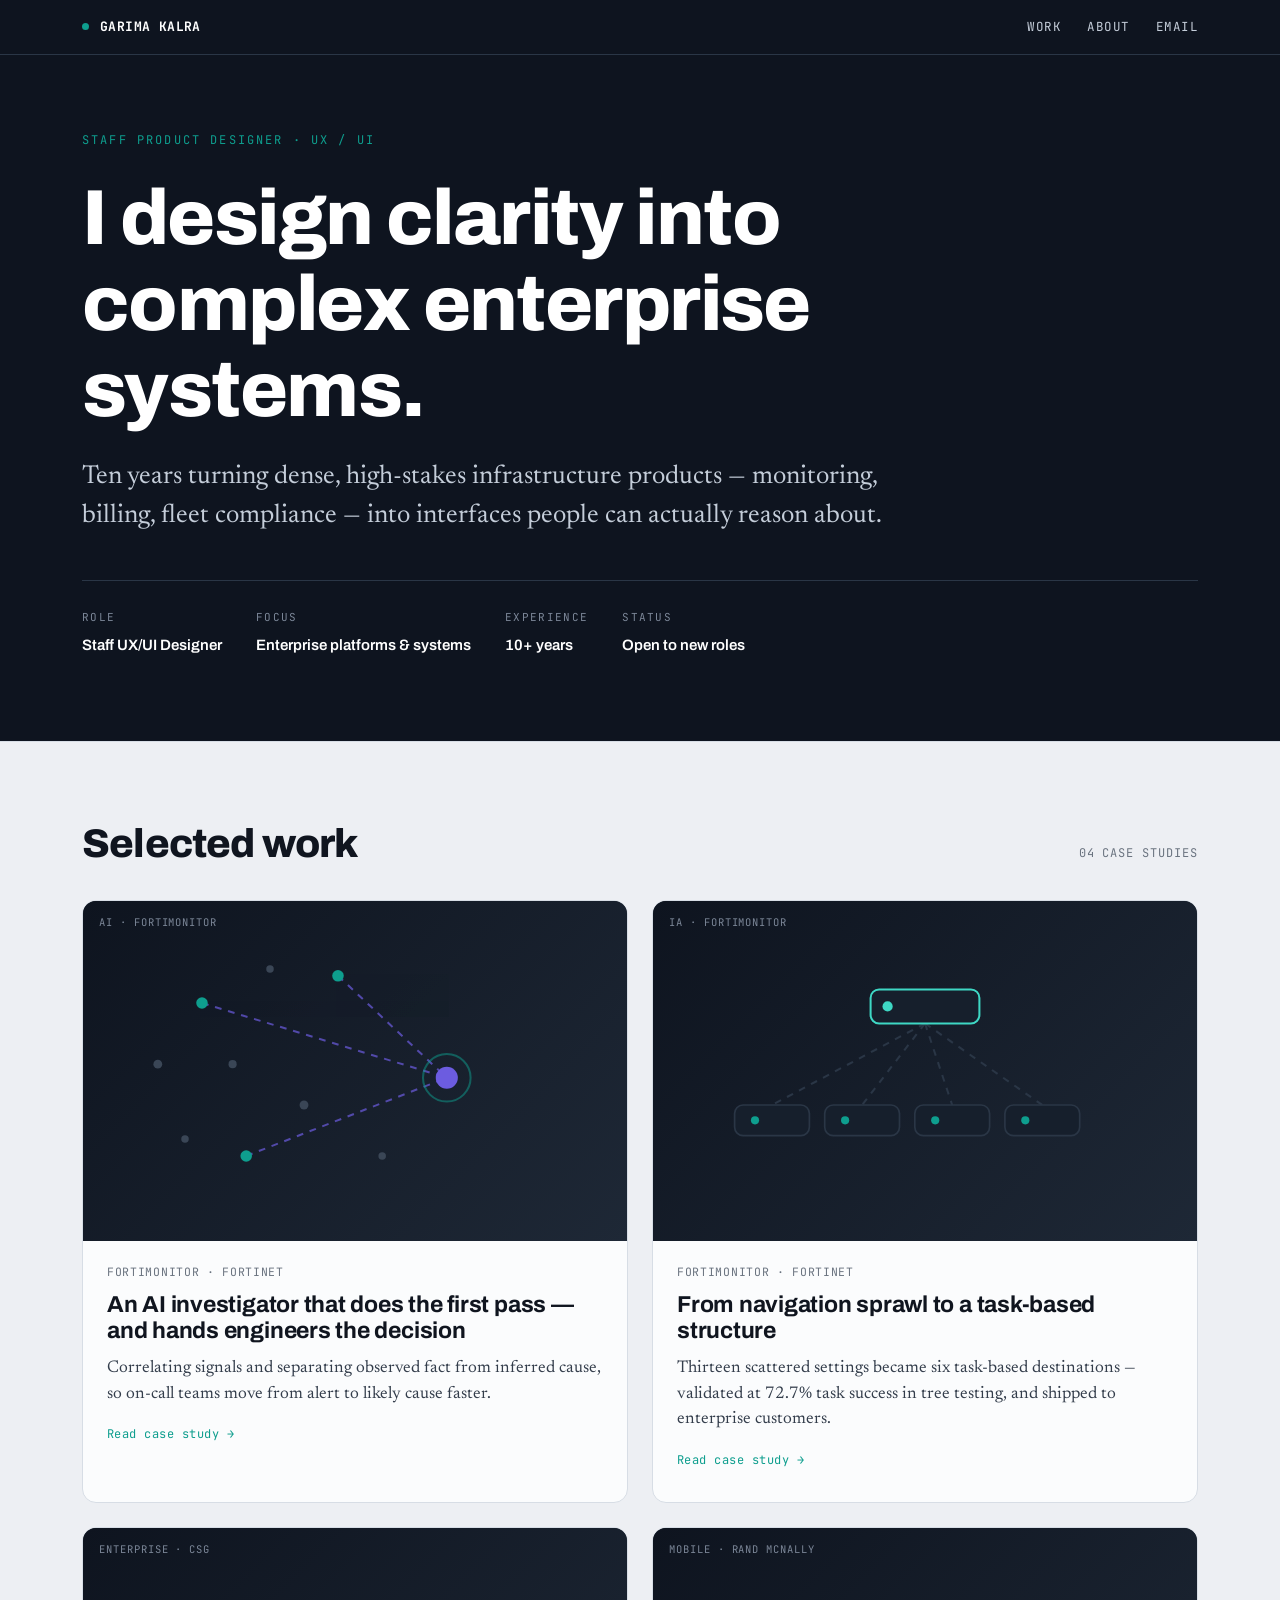
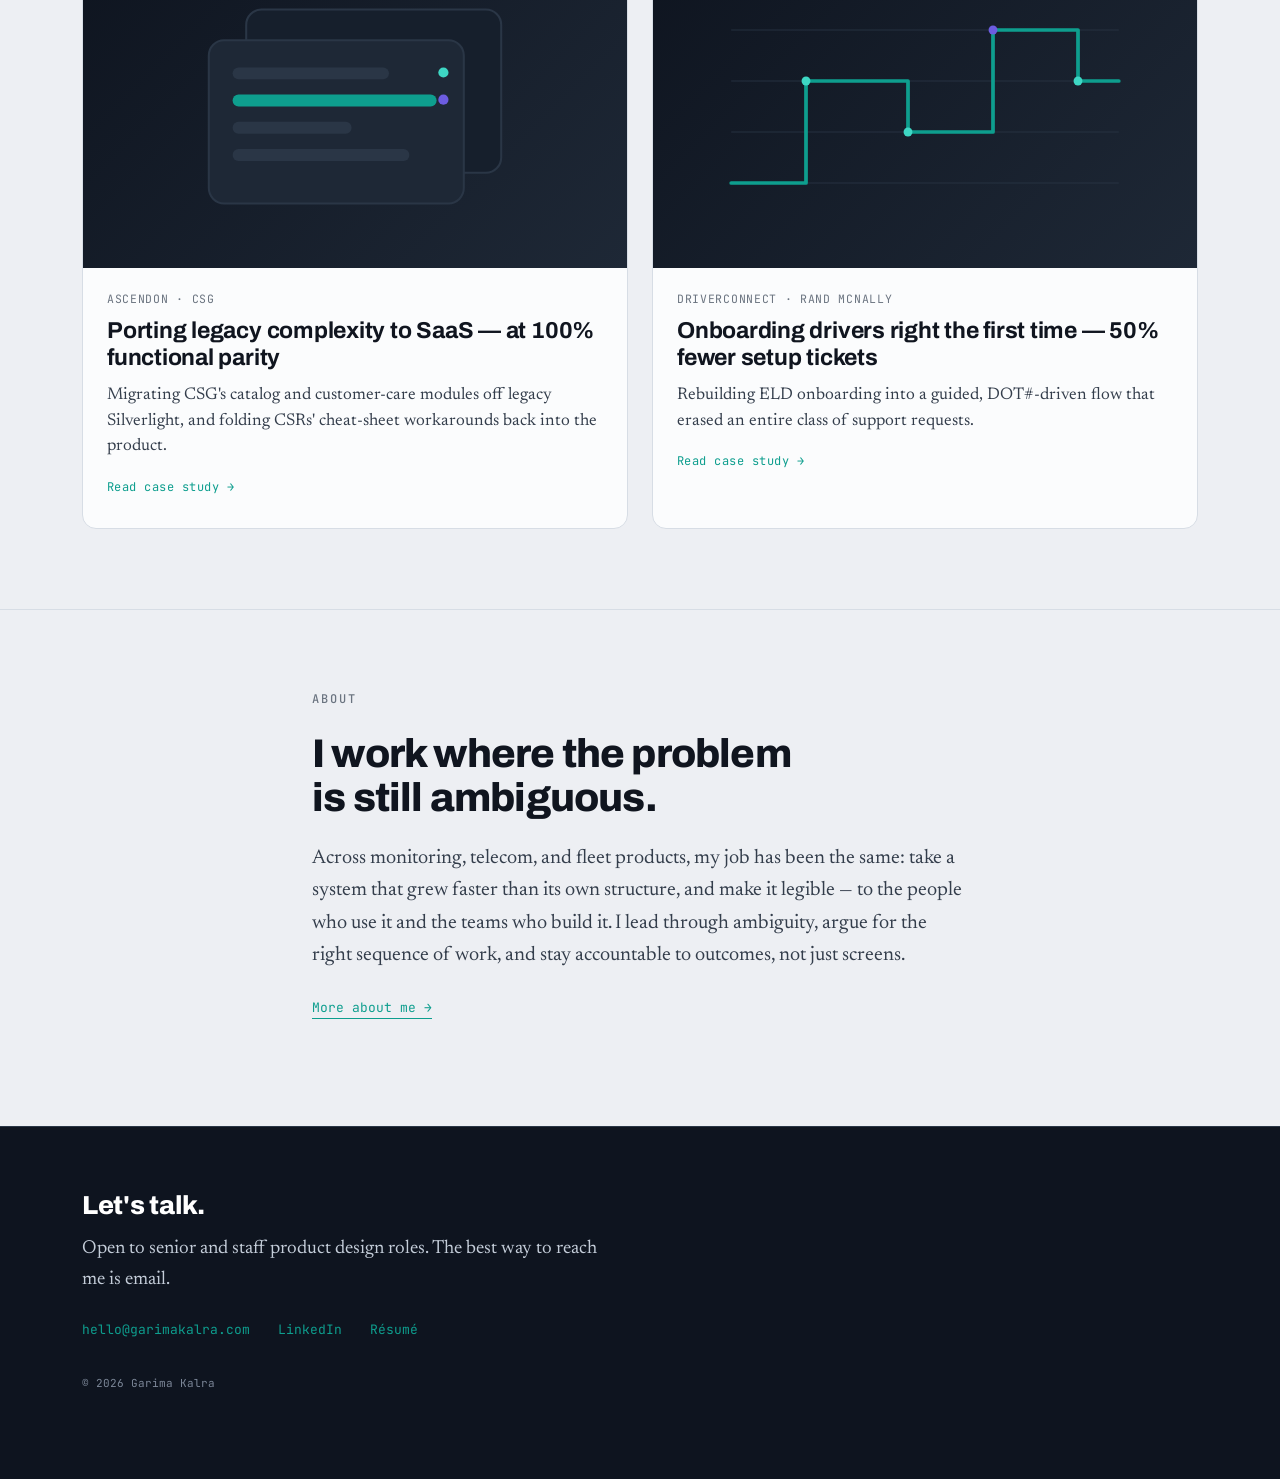
==== index.html @ 4bec1560 "Add files via upload" ====
<!DOCTYPE html>
<html lang="en">
<head>
<meta charset="UTF-8">
<meta name="viewport" content="width=device-width, initial-scale=1.0">
<title>Garima Kalra — Staff Product Designer</title>
<meta name="description" content="Garima Kalra — Staff UX/UI designer bringing clarity to complex enterprise systems. Selected work from Fortinet, CSG, and Rand McNally.">
<link rel="preconnect" href="https://fonts.googleapis.com">
<link rel="preconnect" href="https://fonts.gstatic.com" crossorigin>
<link href="https://fonts.googleapis.com/css2?family=Archivo:wght@400;500;600;700;800;900&family=Newsreader:opsz,wght@6..72,400;6..72,500;6..72,600&family=JetBrains+Mono:wght@400;500;700&display=swap" rel="stylesheet">
<link rel="stylesheet" href="styles.css">
</head>
<body>

<!-- ===== shared nav (same markup on every page) ===== -->
<div class="topbar">
  <div class="wrap">
    <a class="brand" href="index.html"><span class="dot"></span>GARIMA KALRA</a>
    <nav>
      <a href="index.html#work">Work</a>
      <a href="about.html">About</a>
      <a class="hide-sm" href="mailto:hello@garimakalra.com">Email</a>
    </nav>
  </div>
</div>

<!-- ===== hero ===== -->
<header class="hero home">
  <div class="wrap">
    <div class="eyebrow">Staff Product Designer · UX / UI</div>
    <!-- EDIT: positioning headline -->
    <h1>I design clarity into complex enterprise systems.</h1>
    <!-- EDIT: supporting line -->
    <p class="sub">Ten years turning dense, high-stakes infrastructure products — monitoring, billing, fleet compliance — into interfaces people can actually reason about.</p>
    <div class="facts">
      <div class="fact"><div class="k">Role</div><div class="v">Staff UX/UI Designer</div></div>
      <div class="fact"><div class="k">Focus</div><div class="v">Enterprise platforms &amp; systems</div></div>
      <div class="fact"><div class="k">Experience</div><div class="v">10+ years</div></div>
      <div class="fact"><div class="k">Status</div><div class="v">Open to new roles</div></div>
    </div>
  </div>
</header>

<!-- ===== selected work ===== -->
<section id="work">
  <div class="wrap reveal">
    <div class="work-head">
      <h2 class="sec" style="margin:0;">Selected work</h2>
      <span class="mono" style="font-size:12px;letter-spacing:.08em;color:var(--muted);text-transform:uppercase;">04 case studies</span>
    </div>

    <div class="work-grid">

      <!-- CARD 1 -->
      <a class="card" href="fortimonitor-ai-incident.html">
        <div class="thumb">
          <span class="tilelabel">AI · FortiMonitor</span>
          <svg class="tileviz" viewBox="0 0 320 200" preserveAspectRatio="xMidYMid slice" aria-hidden="true">
            <line x1="70" y1="60" x2="214" y2="104" stroke="#6C5CE0" stroke-width="1.2" stroke-dasharray="4 4" opacity="0.7"/>
            <line x1="96" y1="150" x2="214" y2="104" stroke="#6C5CE0" stroke-width="1.2" stroke-dasharray="4 4" opacity="0.7"/>
            <line x1="150" y1="44" x2="214" y2="104" stroke="#6C5CE0" stroke-width="1.2" stroke-dasharray="4 4" opacity="0.7"/>
            <circle cx="44" cy="96" r="2.6" fill="#3a4656"/><circle cx="60" cy="140" r="2.2" fill="#3a4656"/>
            <circle cx="110" cy="40" r="2.2" fill="#3a4656"/><circle cx="130" cy="120" r="2.6" fill="#3a4656"/>
            <circle cx="176" cy="150" r="2.2" fill="#3a4656"/><circle cx="88" cy="96" r="2.4" fill="#3a4656"/>
            <circle cx="70" cy="60" r="3.4" fill="#0E9E8E"/><circle cx="96" cy="150" r="3.4" fill="#0E9E8E"/>
            <circle cx="150" cy="44" r="3.4" fill="#0E9E8E"/>
            <circle cx="214" cy="104" r="14" fill="none" stroke="#0E9E8E" stroke-width="1.2" opacity="0.5"/>
            <circle cx="214" cy="104" r="6.5" fill="#6C5CE0"/>
          </svg>
        </div>
        <div class="body">
          <div class="co">FortiMonitor · Fortinet</div>
          <h3>An AI investigator that does the first pass — and hands engineers the decision</h3>
          <p>Correlating signals and separating observed fact from inferred cause, so on-call teams move from alert to likely cause faster.</p>
          <span class="go">Read case study →</span>
        </div>
      </a>

      <!-- CARD 2 -->
      <a class="card" href="fortimonitor-ia.html">
        <div class="thumb">
          <span class="tilelabel">IA · FortiMonitor</span>
          <svg class="tileviz" viewBox="0 0 320 200" preserveAspectRatio="xMidYMid slice" aria-hidden="true">
            <line x1="160" y1="72" x2="70" y2="120" stroke="#2A3646" stroke-width="1.2" stroke-dasharray="4 4"/>
            <line x1="160" y1="72" x2="123" y2="120" stroke="#2A3646" stroke-width="1.2" stroke-dasharray="4 4"/>
            <line x1="160" y1="72" x2="176" y2="120" stroke="#2A3646" stroke-width="1.2" stroke-dasharray="4 4"/>
            <line x1="160" y1="72" x2="229" y2="120" stroke="#2A3646" stroke-width="1.2" stroke-dasharray="4 4"/>
            <rect x="128" y="52" width="64" height="20" rx="5" fill="#161F2C" stroke="#3ED7C4" stroke-width="1.2"/>
            <rect x="48" y="120" width="44" height="18" rx="5" fill="#161F2C" stroke="#2A3646" stroke-width="1"/>
            <rect x="101" y="120" width="44" height="18" rx="5" fill="#161F2C" stroke="#2A3646" stroke-width="1"/>
            <rect x="154" y="120" width="44" height="18" rx="5" fill="#161F2C" stroke="#2A3646" stroke-width="1"/>
            <rect x="207" y="120" width="44" height="18" rx="5" fill="#161F2C" stroke="#2A3646" stroke-width="1"/>
            <circle cx="138" cy="62" r="3" fill="#3ED7C4"/>
            <circle cx="60" cy="129" r="2.4" fill="#0E9E8E"/><circle cx="113" cy="129" r="2.4" fill="#0E9E8E"/>
            <circle cx="166" cy="129" r="2.4" fill="#0E9E8E"/><circle cx="219" cy="129" r="2.4" fill="#0E9E8E"/>
          </svg>
        </div>
        <div class="body">
          <div class="co">FortiMonitor · Fortinet</div>
          <h3>From navigation sprawl to a task-based structure</h3>
          <p>Thirteen scattered settings became six task-based destinations — validated at 72.7% task success in tree testing, and shipped to enterprise customers.</p>
          <span class="go">Read case study →</span>
        </div>
      </a>

      <!-- CARD 3 -->
      <a class="card" href="ascendon.html">
        <div class="thumb">
          <span class="tilelabel">Enterprise · CSG</span>
          <svg class="tileviz" viewBox="0 0 320 200" preserveAspectRatio="xMidYMid slice" aria-hidden="true">
            <rect x="96" y="48" width="150" height="96" rx="9" fill="#161F2C" stroke="#2A3646" stroke-width="1.2"/>
            <rect x="74" y="66" width="150" height="96" rx="9" fill="#1E2836" stroke="#2A3646" stroke-width="1.2"/>
            <rect x="88" y="82" width="92" height="7" rx="3.5" fill="#2A3646"/>
            <rect x="88" y="98" width="120" height="7" rx="3.5" fill="#0E9E8E"/>
            <rect x="88" y="114" width="70" height="7" rx="3.5" fill="#2A3646"/>
            <rect x="88" y="130" width="104" height="7" rx="3.5" fill="#2A3646"/>
            <circle cx="212" cy="85" r="3" fill="#3ED7C4"/>
            <circle cx="212" cy="101" r="3" fill="#6C5CE0"/>
          </svg>
        </div>
        <div class="body">
          <div class="co">Ascendon · CSG</div>
          <h3>Porting legacy complexity to SaaS — at 100% functional parity</h3>
          <p>Migrating CSG's catalog and customer-care modules off legacy Silverlight, and folding CSRs' cheat-sheet workarounds back into the product.</p>
          <span class="go">Read case study →</span>
        </div>
      </a>

      <!-- CARD 4 -->
      <a class="card" href="driverconnect.html">
        <div class="thumb">
          <span class="tilelabel">Mobile · Rand McNally</span>
          <svg class="tileviz" viewBox="0 0 320 200" preserveAspectRatio="xMidYMid slice" aria-hidden="true">
            <line x1="46" y1="60" x2="274" y2="60" stroke="#2A3646" stroke-width="1" opacity="0.55"/>
            <line x1="46" y1="90" x2="274" y2="90" stroke="#2A3646" stroke-width="1" opacity="0.55"/>
            <line x1="46" y1="120" x2="274" y2="120" stroke="#2A3646" stroke-width="1" opacity="0.55"/>
            <line x1="46" y1="150" x2="274" y2="150" stroke="#2A3646" stroke-width="1" opacity="0.55"/>
            <polyline points="46,150 90,150 90,90 150,90 150,120 200,120 200,60 250,60 250,90 274,90" fill="none" stroke="#0E9E8E" stroke-width="2.2" stroke-linejoin="round" stroke-linecap="round"/>
            <circle cx="90" cy="90" r="2.6" fill="#3ED7C4"/>
            <circle cx="150" cy="120" r="2.6" fill="#3ED7C4"/>
            <circle cx="200" cy="60" r="2.6" fill="#6C5CE0"/>
            <circle cx="250" cy="90" r="2.6" fill="#3ED7C4"/>
          </svg>
        </div>
        <div class="body">
          <div class="co">DriverConnect · Rand McNally</div>
          <h3>Onboarding drivers right the first time — 50% fewer setup tickets</h3>
          <p>Rebuilding ELD onboarding into a guided, DOT#-driven flow that erased an entire class of support requests.</p>
          <span class="go">Read case study →</span>
        </div>
      </a>

    </div>
  </div>
</section>

<!-- ===== about teaser ===== -->
<section>
  <div class="wrap read reveal">
    <div class="eyebrow-s">About</div>
    <h2 class="sec">I work where the problem is still ambiguous.</h2>
    <p style="font-size:20px;color:var(--ink-2);">Across monitoring, telecom, and fleet products, my job has been the same: take a system that grew faster than its own structure, and make it legible — to the people who use it and the teams who build it. I lead through ambiguity, argue for the right sequence of work, and stay accountable to outcomes, not just screens.</p>
    <p><a class="mono" style="font-size:13px;color:var(--observed);text-decoration:none;border-bottom:1px solid var(--observed);padding-bottom:2px;" href="about.html">More about me →</a></p>
  </div>
</section>

<!-- ===== shared footer ===== -->
<footer>
  <div class="wrap">
    <h3>Let's talk.</h3>
    <p class="ft-sub">Open to senior and staff product design roles. The best way to reach me is email.</p>
    <div class="row">
      <a class="link-b" href="mailto:hello@garimakalra.com">hello@garimakalra.com</a>
      <a class="link-b" href="https://www.linkedin.com/in/kalragarima/">LinkedIn</a>
      <a class="link-b" href="Garima_Kalra_Resume.pdf">Résumé</a>
    </div>
    <p class="copy">© 2026 Garima Kalra</p>
  </div>
</footer>

<script src="site.js"></script>
</body>
</html>
---- styles.css ----
/* =========================================================
   Garima Kalra — portfolio styles
   ONE source of truth for the whole site.
   Edit colors, fonts, and spacing here and every page updates.
   ========================================================= */

:root{
  /* palette */
  --bg:#EDEFF3; --surface:#FBFCFD; --ink:#10151F; --ink-2:#333D4B; --muted:#6B7480;
  --line:#D7DDE5; --line-2:#E4E9EF;
  --console:#0E141F; --console-2:#161F2C; --console-3:#1E2836; --console-line:#2A3646;
  --console-text:#C4CDD9; --console-muted:#7C8798;
  --observed:#0E9E8E; --observed-soft:#E1F3F0;   /* teal accent */
  --designed:#6C5CE0; --designed-soft:#ECE9FB;    /* violet accent */
  --critical:#E5484D; --warning:#C98209; --ok:#2FA76B;
  /* layout */
  --maxw:1180px; --readw:720px;
}

*{box-sizing:border-box;}
html{scroll-behavior:smooth;-webkit-text-size-adjust:100%;}
body{margin:0;background:var(--bg);color:var(--ink);font-family:"Newsreader",Georgia,serif;
  font-size:19px;line-height:1.62;font-weight:400;-webkit-font-smoothing:antialiased;
  text-rendering:optimizeLegibility;overflow-x:hidden;}
h1,h2,h3,h4{font-family:"Archivo",sans-serif;color:var(--ink);margin:0;line-height:1.1;}
a{color:inherit;}
.mono{font-family:"JetBrains Mono",monospace;}
.wrap{max-width:var(--maxw);margin:0 auto;padding:0 32px;}
.read{max-width:var(--readw);}
@media(max-width:640px){.wrap{padding:0 22px;}}

/* ---------- top nav (shared) ---------- */
.topbar{position:sticky;top:0;z-index:50;background:var(--console);border-bottom:1px solid var(--console-line);}
.topbar .wrap{display:flex;align-items:center;justify-content:space-between;height:54px;}
.topbar .brand{font-family:"JetBrains Mono",monospace;font-size:13px;letter-spacing:.03em;
  color:#fff;text-decoration:none;display:flex;align-items:center;gap:11px;font-weight:700;}
.topbar .brand .dot{width:7px;height:7px;border-radius:50%;background:var(--observed);display:inline-block;}
.topbar nav{display:flex;gap:26px;}
.topbar nav a{font-family:"JetBrains Mono",monospace;font-size:12.5px;letter-spacing:.04em;
  color:var(--console-text);text-decoration:none;text-transform:uppercase;}
.topbar nav a:hover{color:#fff;}
@media(max-width:560px){.topbar nav{gap:16px;} .topbar nav a.hide-sm{display:none;}}

/* ---------- console hero (home + case studies) ---------- */
.hero{background:var(--console);color:#fff;padding:76px 0 84px;position:relative;overflow:hidden;}
.hero .eyebrow{font-family:"JetBrains Mono",monospace;font-size:12px;letter-spacing:.18em;
  text-transform:uppercase;color:var(--observed);margin-bottom:26px;}
.hero h1{font-family:"Archivo",sans-serif;font-weight:800;letter-spacing:-.02em;color:#fff;}
.hero .lede{font-size:clamp(19px,2.4vw,23px);color:var(--console-text);max-width:60ch;
  margin-top:26px;line-height:1.55;}
.hero .facts{display:flex;flex-wrap:wrap;gap:34px;margin-top:44px;padding-top:28px;border-top:1px solid var(--console-line);}
.hero .fact .k{font-family:"JetBrains Mono",monospace;font-size:11px;letter-spacing:.12em;
  text-transform:uppercase;color:var(--console-muted);}
.hero .fact .v{font-family:"Archivo",sans-serif;font-size:15px;font-weight:600;color:#fff;margin-top:6px;}

/* home hero sizing */
.hero.home h1{font-size:clamp(40px,6.4vw,78px);max-width:16ch;}
.hero.home .sub{font-family:"Newsreader",serif;font-size:clamp(20px,2.6vw,26px);
  color:var(--console-text);max-width:56ch;margin-top:24px;line-height:1.5;}
/* case study hero sizing */
.hero.case h1{font-size:clamp(38px,6vw,72px);max-width:15ch;}

/* ---------- sections ---------- */
section{padding:80px 0;border-top:1px solid var(--line);}
.eyebrow-s{font-family:"JetBrains Mono",monospace;font-size:12px;font-weight:500;letter-spacing:.16em;
  text-transform:uppercase;color:var(--muted);display:flex;align-items:center;gap:.7em;margin-bottom:22px;}
.eyebrow-s .num{color:var(--observed);font-weight:700;}
h2.sec{font-size:clamp(28px,4vw,40px);font-weight:800;letter-spacing:-.02em;max-width:20ch;}
.sec-sub{font-size:22px;color:var(--ink-2);margin-top:18px;max-width:52ch;line-height:1.5;}
p{margin:22px 0;}
.read p, p.read{max-width:var(--readw);}
strong{font-weight:600;color:var(--ink);}
.pull{font-family:"Archivo",sans-serif;font-weight:700;font-size:clamp(24px,3.4vw,34px);
  line-height:1.22;letter-spacing:-.015em;margin:44px 0;max-width:22ch;}
.pull .tealw{color:var(--observed);} .pull .violw{color:var(--designed);}

/* ---------- work grid (home) ---------- */
.work-head{display:flex;align-items:baseline;justify-content:space-between;margin-bottom:34px;}
.work-grid{display:grid;grid-template-columns:1fr 1fr;gap:24px;}
@media(max-width:760px){.work-grid{grid-template-columns:1fr;}}
.card{display:block;text-decoration:none;color:inherit;background:var(--surface);
  border:1px solid var(--line);border-radius:14px;overflow:hidden;transition:transform .25s ease,box-shadow .25s ease,border-color .25s ease;}
.card:hover{transform:translateY(-4px);box-shadow:0 18px 40px -24px rgba(16,21,31,.35);border-color:var(--line-2);}
.card .thumb{aspect-ratio:16/10;background:var(--console-2);position:relative;display:flex;align-items:flex-end;padding:20px;
  background-image:linear-gradient(135deg,var(--console) 0%,var(--console-3) 100%);}
.card .thumb .chip{font-family:"Archivo",sans-serif;font-weight:800;font-size:26px;letter-spacing:-.02em;color:#fff;}
.card .thumb .chip small{display:block;font-family:"JetBrains Mono",monospace;font-weight:500;
  font-size:11px;letter-spacing:.08em;text-transform:uppercase;color:var(--observed);margin-bottom:6px;}
.card .thumb .ph{position:absolute;top:14px;right:16px;font-family:"JetBrains Mono",monospace;font-size:10px;
  letter-spacing:.08em;text-transform:uppercase;color:var(--console-muted);border:1px dashed var(--console-line);
  padding:4px 8px;border-radius:20px;}
/* full-bleed SVG motif + corner label for a finished tile visual */
.card .thumb .tileviz{position:absolute;inset:0;width:100%;height:100%;display:block;}
.card .thumb .tilelabel{position:absolute;top:13px;left:16px;z-index:2;font-family:"JetBrains Mono",monospace;
  font-size:10.5px;letter-spacing:.09em;text-transform:uppercase;color:var(--console-muted);}
.card:hover .thumb .tileviz{opacity:.96;}
.card .body{padding:22px 24px 26px;}
.card .co{font-family:"JetBrains Mono",monospace;font-size:11.5px;letter-spacing:.06em;
  text-transform:uppercase;color:var(--muted);margin-bottom:10px;}
.card h3{font-family:"Archivo",sans-serif;font-size:23px;font-weight:700;letter-spacing:-.01em;line-height:1.15;}
.card p{font-size:17px;color:var(--ink-2);margin:12px 0 0;line-height:1.5;}
.card .go{font-family:"JetBrains Mono",monospace;font-size:12px;letter-spacing:.04em;color:var(--observed);margin-top:18px;display:inline-block;}

/* ---------- about ---------- */
.bio{font-size:22px;line-height:1.6;color:var(--ink-2);max-width:var(--readw);}
.bio strong{color:var(--ink);}
.portrait{width:100%;aspect-ratio:4/5;border-radius:14px;border:1px solid var(--line);
  background:var(--console-2) linear-gradient(135deg,var(--console) 0%,var(--console-3) 100%);
  display:flex;align-items:center;justify-content:center;
  font-family:"JetBrains Mono",monospace;font-size:11px;letter-spacing:.08em;text-transform:uppercase;color:var(--console-muted);}
.timeline{border-top:1px solid var(--line);margin-top:8px;}
.tl{display:grid;grid-template-columns:150px 1fr;gap:20px;padding:22px 0;border-bottom:1px solid var(--line);}
@media(max-width:560px){.tl{grid-template-columns:1fr;gap:6px;}}
.tl .when{font-family:"JetBrains Mono",monospace;font-size:12.5px;letter-spacing:.04em;color:var(--muted);padding-top:3px;}
.tl h3{font-size:20px;font-weight:700;}
.tl .role{color:var(--ink-2);font-size:17px;margin-top:4px;}
.tags{display:flex;flex-wrap:wrap;gap:10px;margin-top:20px;}
.tag{font-family:"JetBrains Mono",monospace;font-size:12px;letter-spacing:.03em;color:var(--ink-2);
  border:1px solid var(--line);border-radius:20px;padding:7px 14px;background:var(--surface);}

/* ---------- case study components ---------- */
.metrics{display:grid;grid-template-columns:repeat(3,1fr);gap:20px;margin:44px 0;}
@media(max-width:720px){.metrics{grid-template-columns:1fr;}}
.metric{background:var(--surface);border:1px solid var(--line);border-radius:12px;padding:26px;}
.metric .big{font-family:"Archivo",sans-serif;font-weight:800;font-size:40px;letter-spacing:-.02em;
  color:var(--ink);display:flex;align-items:baseline;gap:10px;}
.metric .big .from{font-size:20px;color:var(--muted);font-weight:600;}
.metric .lbl{font-size:16px;color:var(--ink-2);margin-top:10px;line-height:1.4;}
.dec{border-top:1px solid var(--line);padding:26px 0;display:grid;grid-template-columns:64px 1fr;gap:20px;}
.dec .n{font-family:"JetBrains Mono",monospace;font-weight:700;font-size:15px;color:var(--designed);padding-top:4px;}
.dec h3{font-size:21px;font-weight:700;}
.dec p{margin:10px 0 0;color:var(--ink-2);font-size:18px;}
.quote{border-left:2px solid var(--observed);padding:6px 0 6px 24px;margin:34px 0;}
.quote p{font-size:22px;line-height:1.5;color:var(--ink);margin:0 0 12px;font-style:italic;}
.quote .who{font-family:"JetBrains Mono",monospace;font-size:12px;letter-spacing:.05em;
  text-transform:uppercase;color:var(--muted);font-style:normal;}

/* placeholder marker — visible so you never ship an empty slot by accident */
.swapnote{border:1px dashed var(--designed);background:var(--designed-soft);border-radius:10px;
  padding:16px 18px;margin:28px 0;font-family:"JetBrains Mono",monospace;font-size:12.5px;
  color:#4a3fb0;line-height:1.6;}
.swapnote b{color:var(--designed);}

/* case study image helper */
.shot{width:100%;border:1px solid var(--line);border-radius:12px;margin:28px 0;display:block;}
.shot-pair{display:grid;grid-template-columns:1fr 1fr;gap:20px;margin:28px 0;}
@media(max-width:640px){.shot-pair{grid-template-columns:1fr;}}

/* ---------- footer (shared) ---------- */
footer{background:var(--console);color:var(--console-text);padding:64px 0;border-top:1px solid var(--console-line);}
footer h3{color:#fff;font-size:26px;font-weight:800;letter-spacing:-.01em;}
footer .ft-sub{max-width:52ch;margin-top:14px;color:var(--console-text);}
footer .row{display:flex;flex-wrap:wrap;gap:28px;margin-top:24px;}
footer a.link-b{font-family:"JetBrains Mono",monospace;font-size:13px;color:var(--observed);
  text-decoration:none;border-bottom:1px solid transparent;}
footer a.link-b:hover{border-bottom-color:var(--observed);}
footer .copy{font-family:"JetBrains Mono",monospace;font-size:11px;color:var(--console-muted);margin-top:34px;}

/* ---------- motion + a11y ---------- */
.reveal{opacity:0;transform:translateY(18px);transition:opacity .7s ease,transform .7s ease;}
.reveal.in{opacity:1;transform:none;}
a:focus-visible,button:focus-visible{outline:2px solid var(--observed);outline-offset:3px;}
@media(prefers-reduced-motion:reduce){.reveal{opacity:1;transform:none;transition:none;}}
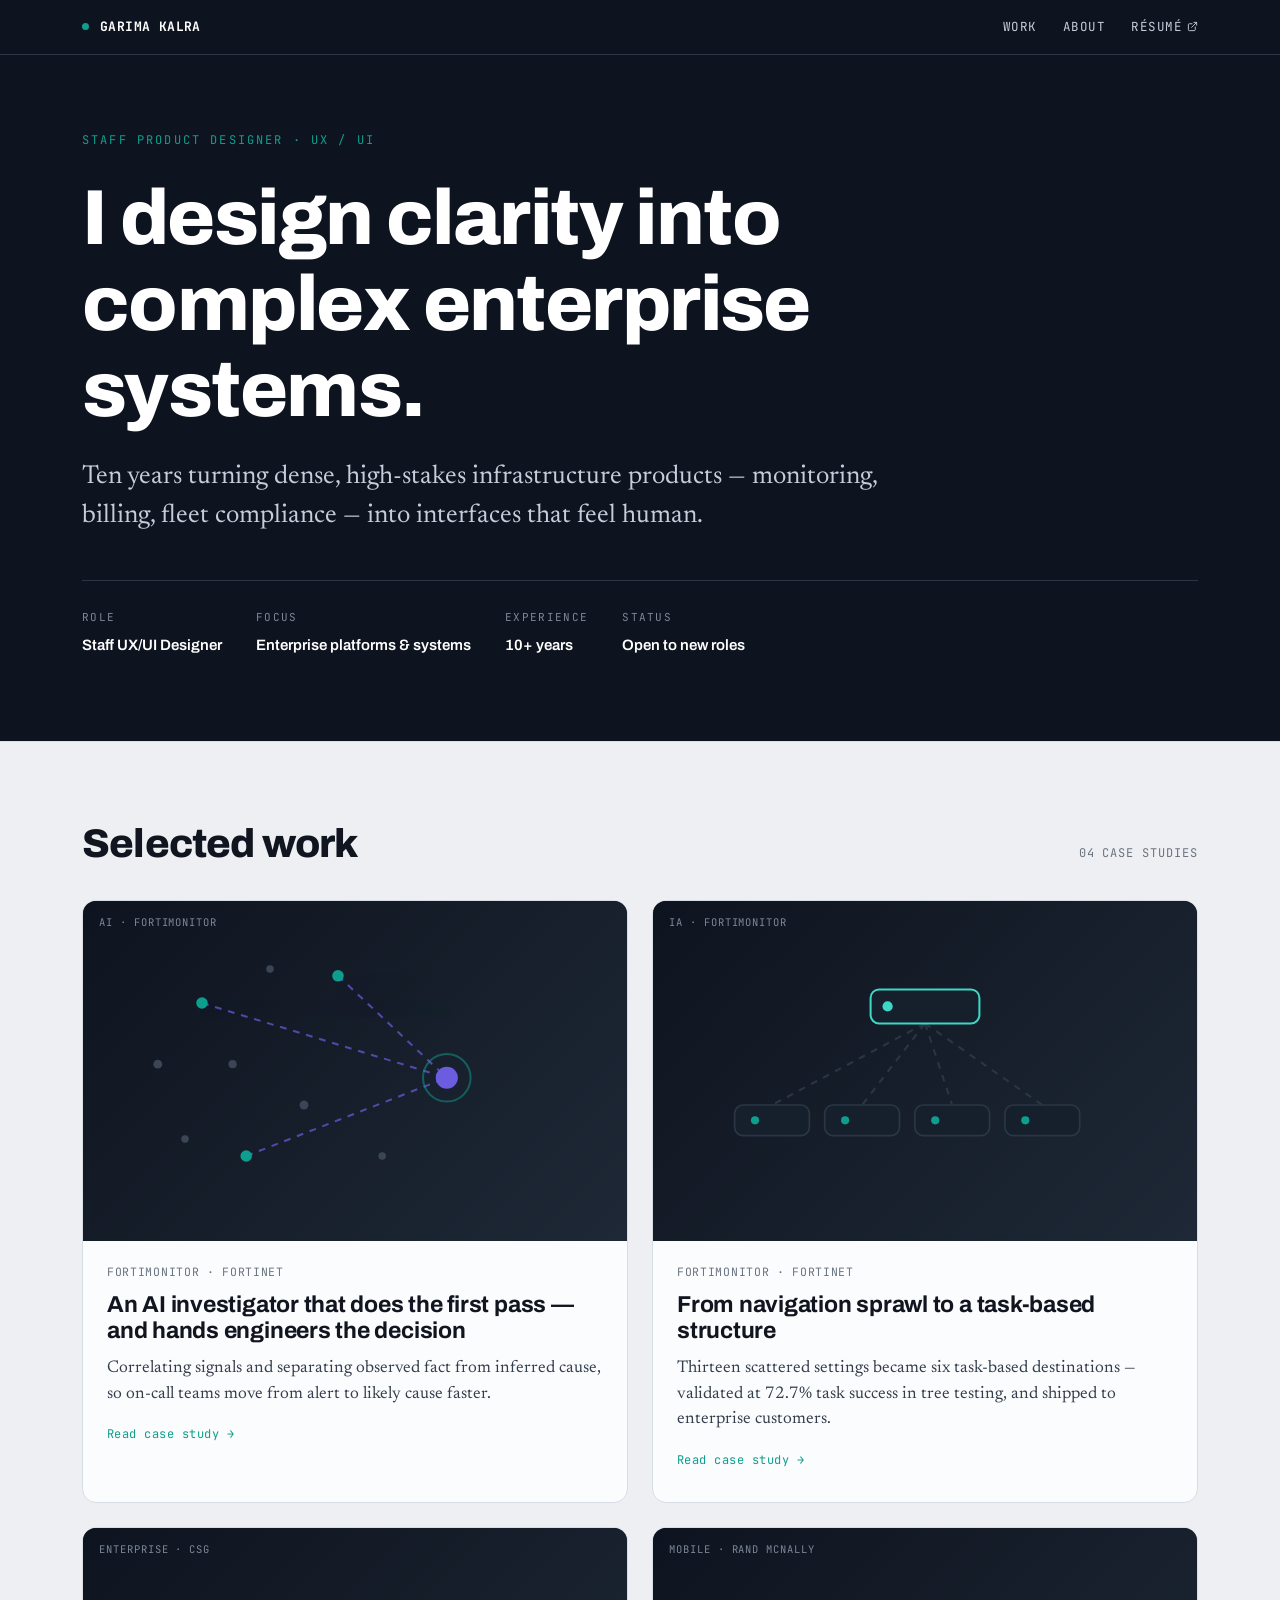
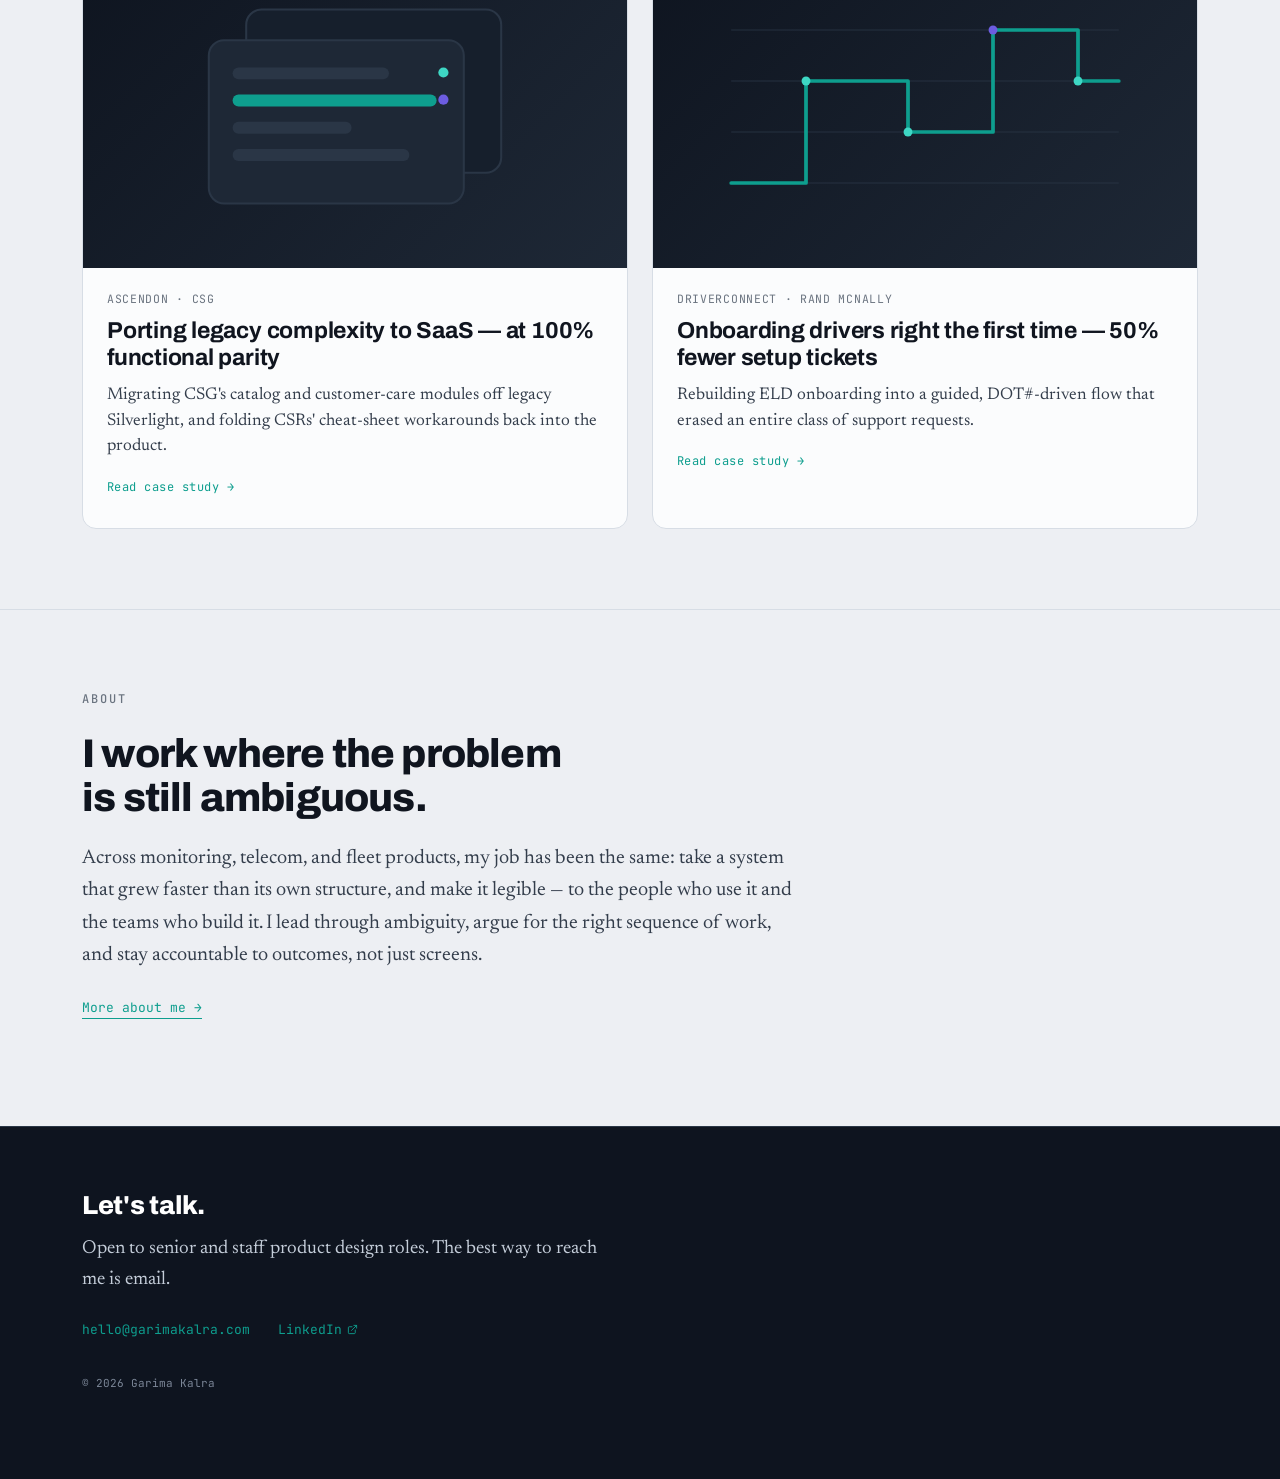
==== commit 1651da1a: "Add files via upload" ====
--- a/index.html
+++ b/index.html
@@ -19,7 +19,7 @@
     <nav>
       <a href="index.html#work">Work</a>
       <a href="about.html">About</a>
-      <a class="hide-sm" href="mailto:hello@garimakalra.com">Email</a>
+      <a href="Garima_Kalra_Resume.pdf" target="_blank" rel="noopener">Résumé<svg class="ext" viewBox="0 0 24 24" fill="none" stroke="currentColor" stroke-width="2" stroke-linecap="round" stroke-linejoin="round" aria-hidden="true"><path d="M18 13v6a2 2 0 0 1-2 2H5a2 2 0 0 1-2-2V8a2 2 0 0 1 2-2h6"/><polyline points="15 3 21 3 21 9"/><line x1="10" y1="14" x2="21" y2="3"/></svg></a>
     </nav>
   </div>
 </div>
@@ -31,7 +31,7 @@
     <!-- EDIT: positioning headline -->
     <h1>I design clarity into complex enterprise systems.</h1>
     <!-- EDIT: supporting line -->
-    <p class="sub">Ten years turning dense, high-stakes infrastructure products — monitoring, billing, fleet compliance — into interfaces people can actually reason about.</p>
+    <p class="sub">Ten years turning dense, high-stakes infrastructure products — monitoring, billing, fleet compliance — into interfaces that feel human.</p>
     <div class="facts">
       <div class="fact"><div class="k">Role</div><div class="v">Staff UX/UI Designer</div></div>
       <div class="fact"><div class="k">Focus</div><div class="v">Enterprise platforms &amp; systems</div></div>
@@ -156,11 +156,13 @@
 
 <!-- ===== about teaser ===== -->
 <section>
-  <div class="wrap read reveal">
+  <div class="wrap reveal">
+    <div class="read">
     <div class="eyebrow-s">About</div>
     <h2 class="sec">I work where the problem is still ambiguous.</h2>
     <p style="font-size:20px;color:var(--ink-2);">Across monitoring, telecom, and fleet products, my job has been the same: take a system that grew faster than its own structure, and make it legible — to the people who use it and the teams who build it. I lead through ambiguity, argue for the right sequence of work, and stay accountable to outcomes, not just screens.</p>
     <p><a class="mono" style="font-size:13px;color:var(--observed);text-decoration:none;border-bottom:1px solid var(--observed);padding-bottom:2px;" href="about.html">More about me →</a></p>
+    </div>
   </div>
 </section>
 
@@ -171,8 +173,7 @@
     <p class="ft-sub">Open to senior and staff product design roles. The best way to reach me is email.</p>
     <div class="row">
       <a class="link-b" href="mailto:hello@garimakalra.com">hello@garimakalra.com</a>
-      <a class="link-b" href="https://www.linkedin.com/in/kalragarima/">LinkedIn</a>
-      <a class="link-b" href="Garima_Kalra_Resume.pdf">Résumé</a>
+      <a class="link-b" href="https://www.linkedin.com/in/kalragarima/" target="_blank" rel="noopener">LinkedIn<svg class="ext" viewBox="0 0 24 24" fill="none" stroke="currentColor" stroke-width="2" stroke-linecap="round" stroke-linejoin="round" aria-hidden="true"><path d="M18 13v6a2 2 0 0 1-2 2H5a2 2 0 0 1-2-2V8a2 2 0 0 1 2-2h6"/><polyline points="15 3 21 3 21 9"/><line x1="10" y1="14" x2="21" y2="3"/></svg></a>
     </div>
     <p class="copy">© 2026 Garima Kalra</p>
   </div>
--- a/styles.css
+++ b/styles.css
@@ -161,3 +161,6 @@
 .reveal.in{opacity:1;transform:none;}
 a:focus-visible,button:focus-visible{outline:2px solid var(--observed);outline-offset:3px;}
 @media(prefers-reduced-motion:reduce){.reveal{opacity:1;transform:none;transition:none;}}
+
+/* new-tab icon for external links (résumé, linkedin) */
+.ext{width:11px;height:11px;display:inline-block;vertical-align:-1px;margin-left:5px;}
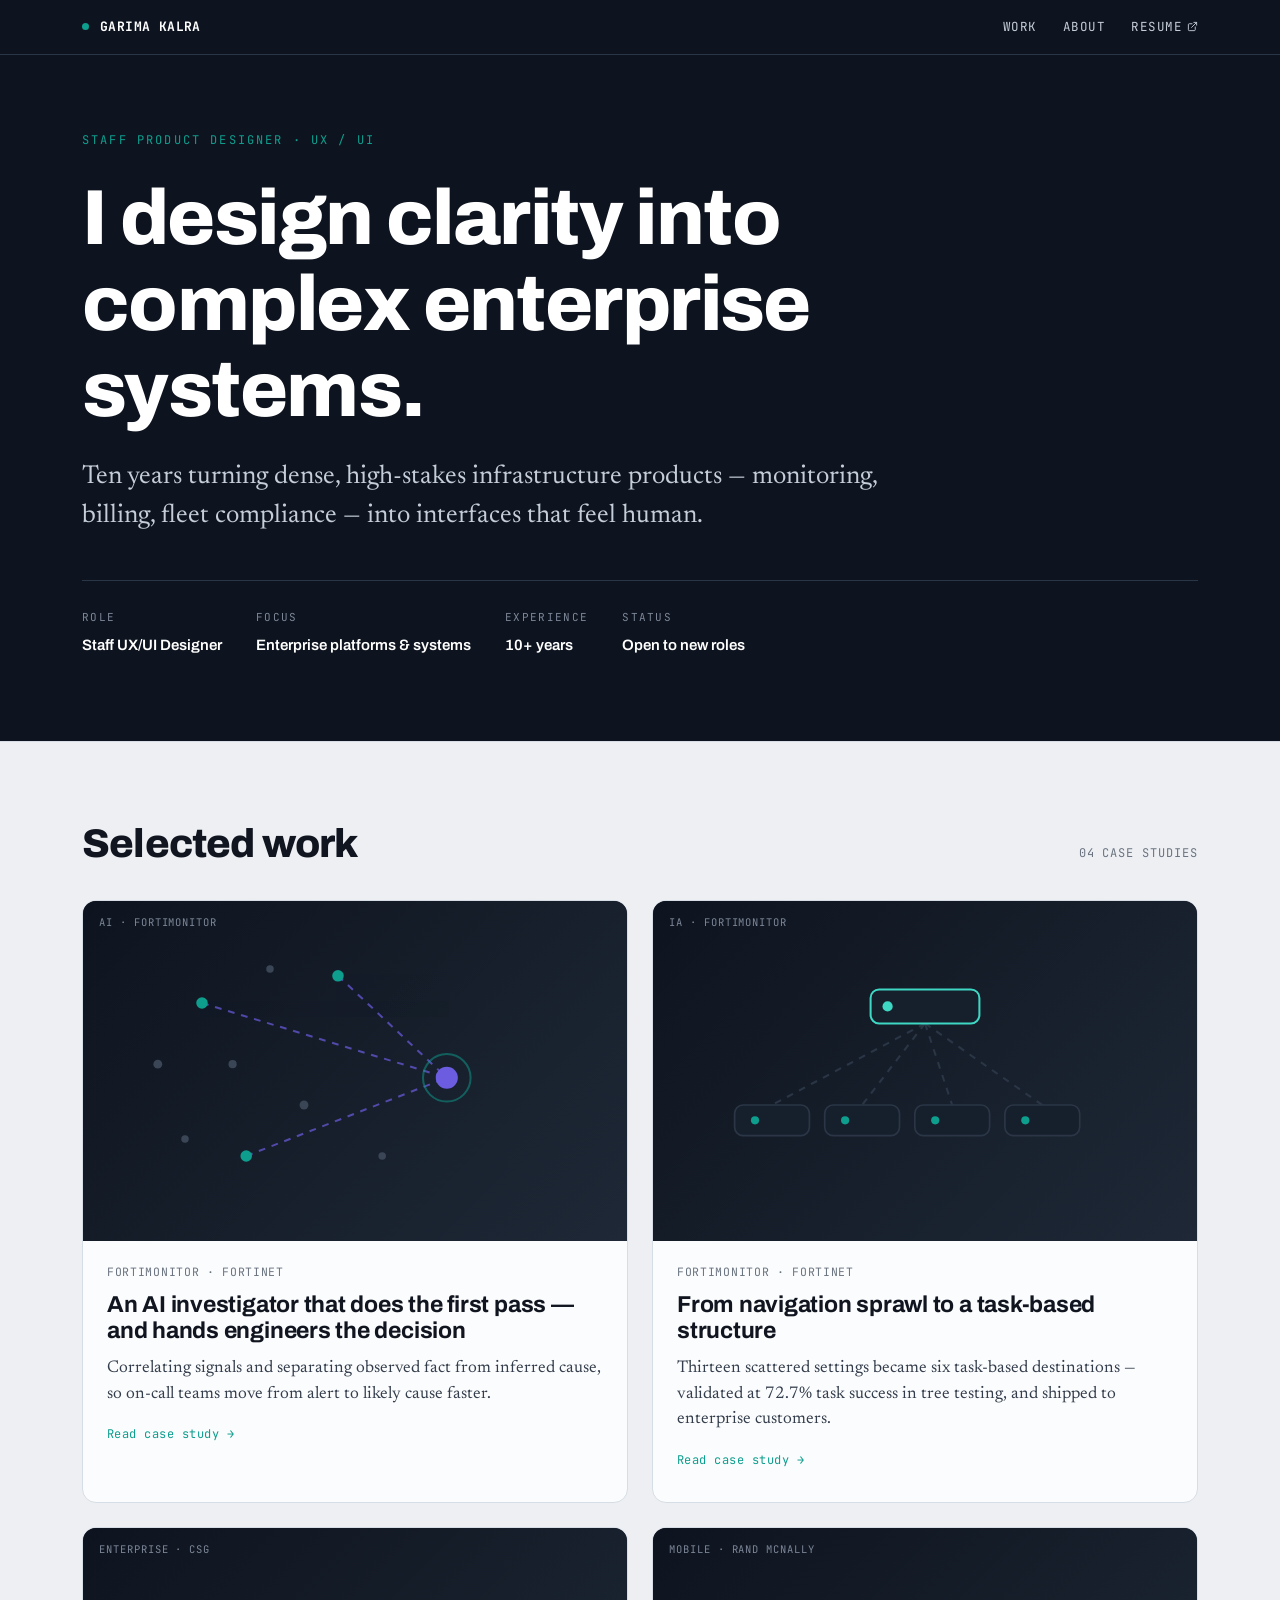
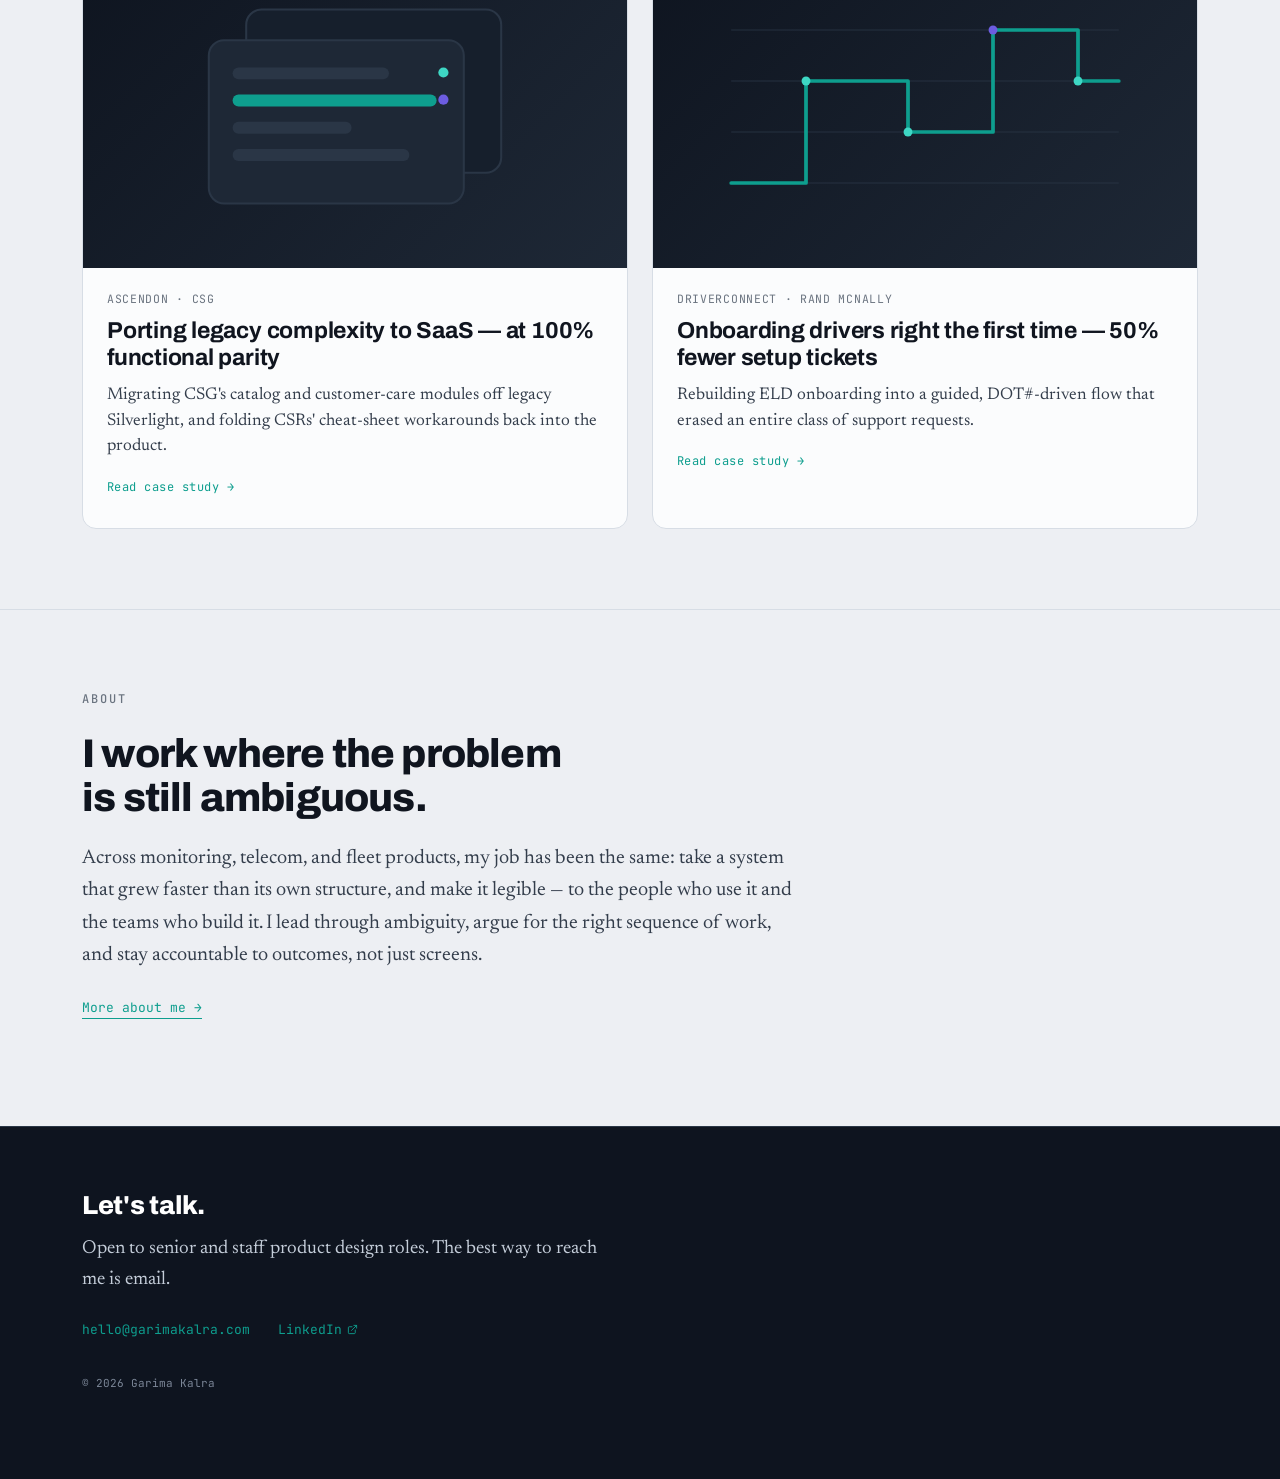
==== commit 03e03223: "Add files via upload" ====
--- a/index.html
+++ b/index.html
@@ -19,7 +19,7 @@
     <nav>
       <a href="index.html#work">Work</a>
       <a href="about.html">About</a>
-      <a href="Garima_Kalra_Resume.pdf" target="_blank" rel="noopener">Résumé<svg class="ext" viewBox="0 0 24 24" fill="none" stroke="currentColor" stroke-width="2" stroke-linecap="round" stroke-linejoin="round" aria-hidden="true"><path d="M18 13v6a2 2 0 0 1-2 2H5a2 2 0 0 1-2-2V8a2 2 0 0 1 2-2h6"/><polyline points="15 3 21 3 21 9"/><line x1="10" y1="14" x2="21" y2="3"/></svg></a>
+      <a href="Garima_Kalra_Resume.pdf" target="_blank" rel="noopener">Resume<svg class="ext" viewBox="0 0 24 24" fill="none" stroke="currentColor" stroke-width="2" stroke-linecap="round" stroke-linejoin="round" aria-hidden="true"><path d="M18 13v6a2 2 0 0 1-2 2H5a2 2 0 0 1-2-2V8a2 2 0 0 1 2-2h6"/><polyline points="15 3 21 3 21 9"/><line x1="10" y1="14" x2="21" y2="3"/></svg></a>
     </nav>
   </div>
 </div>
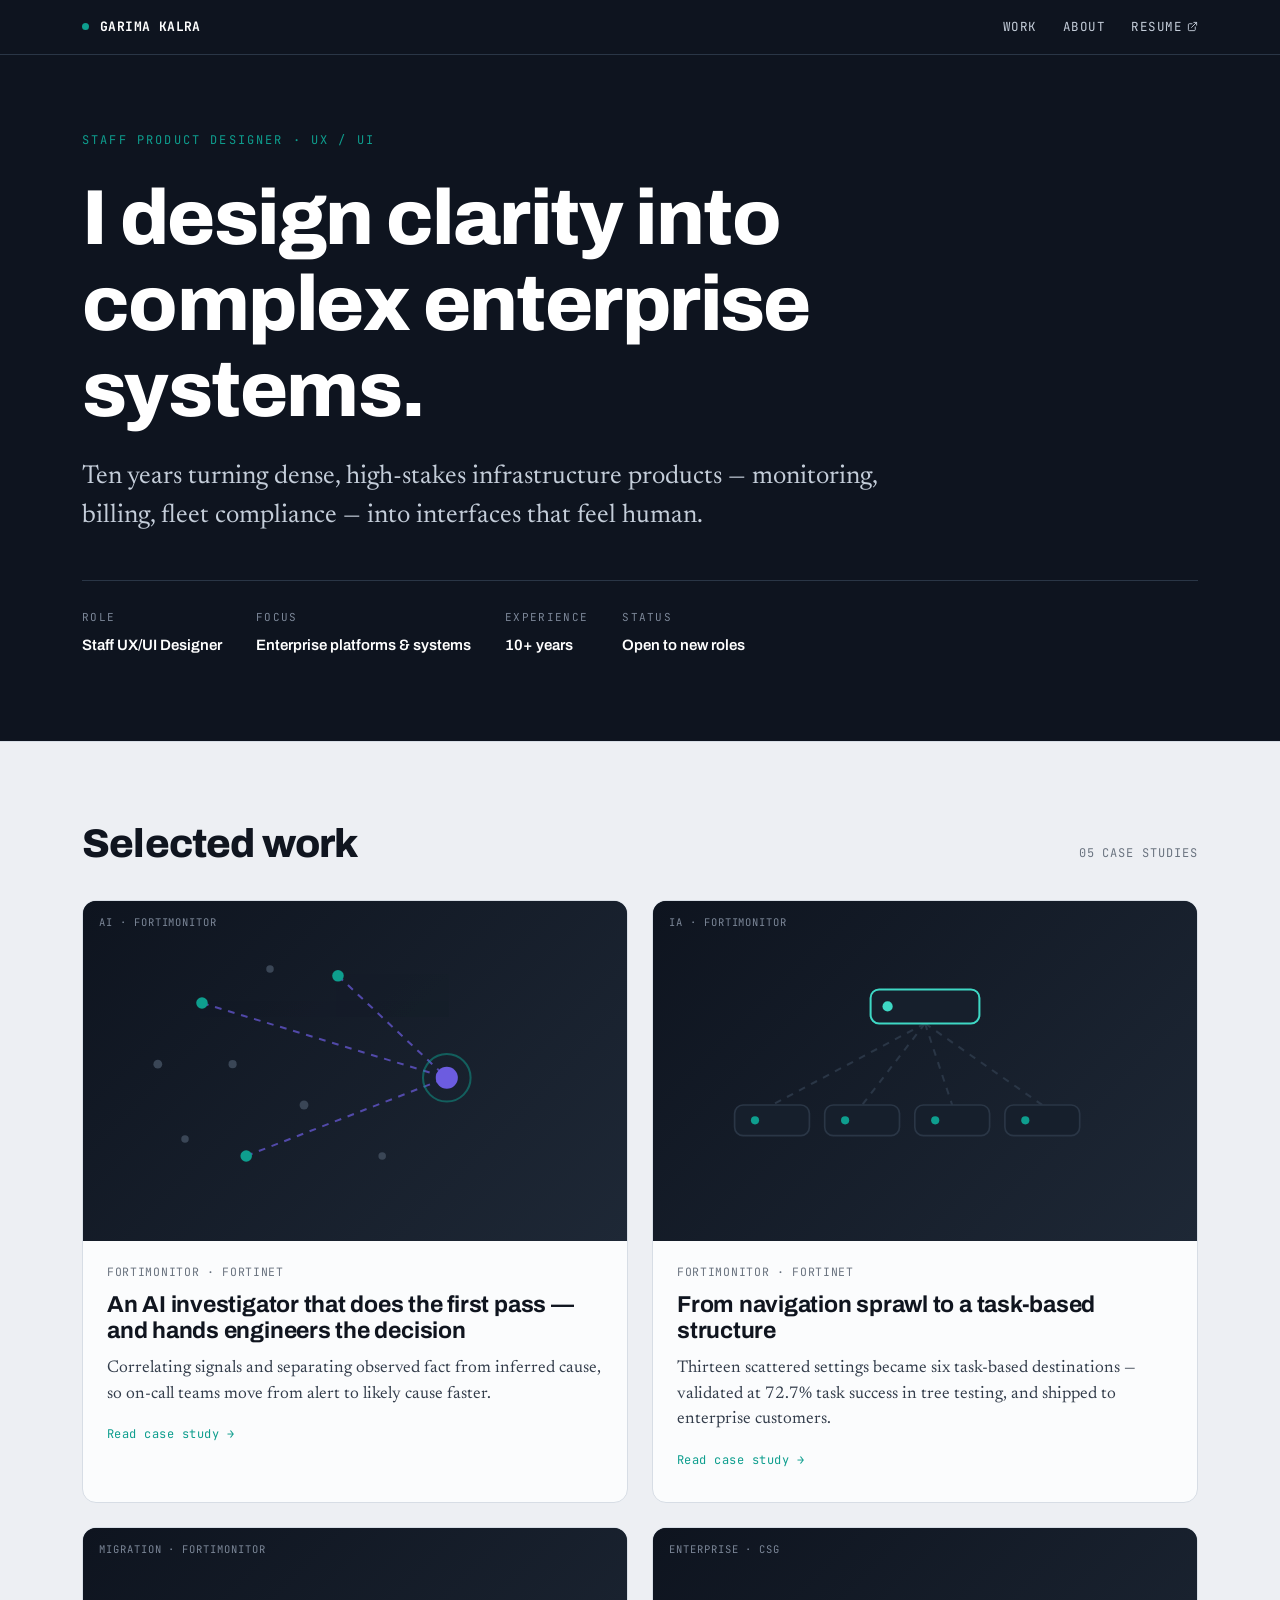
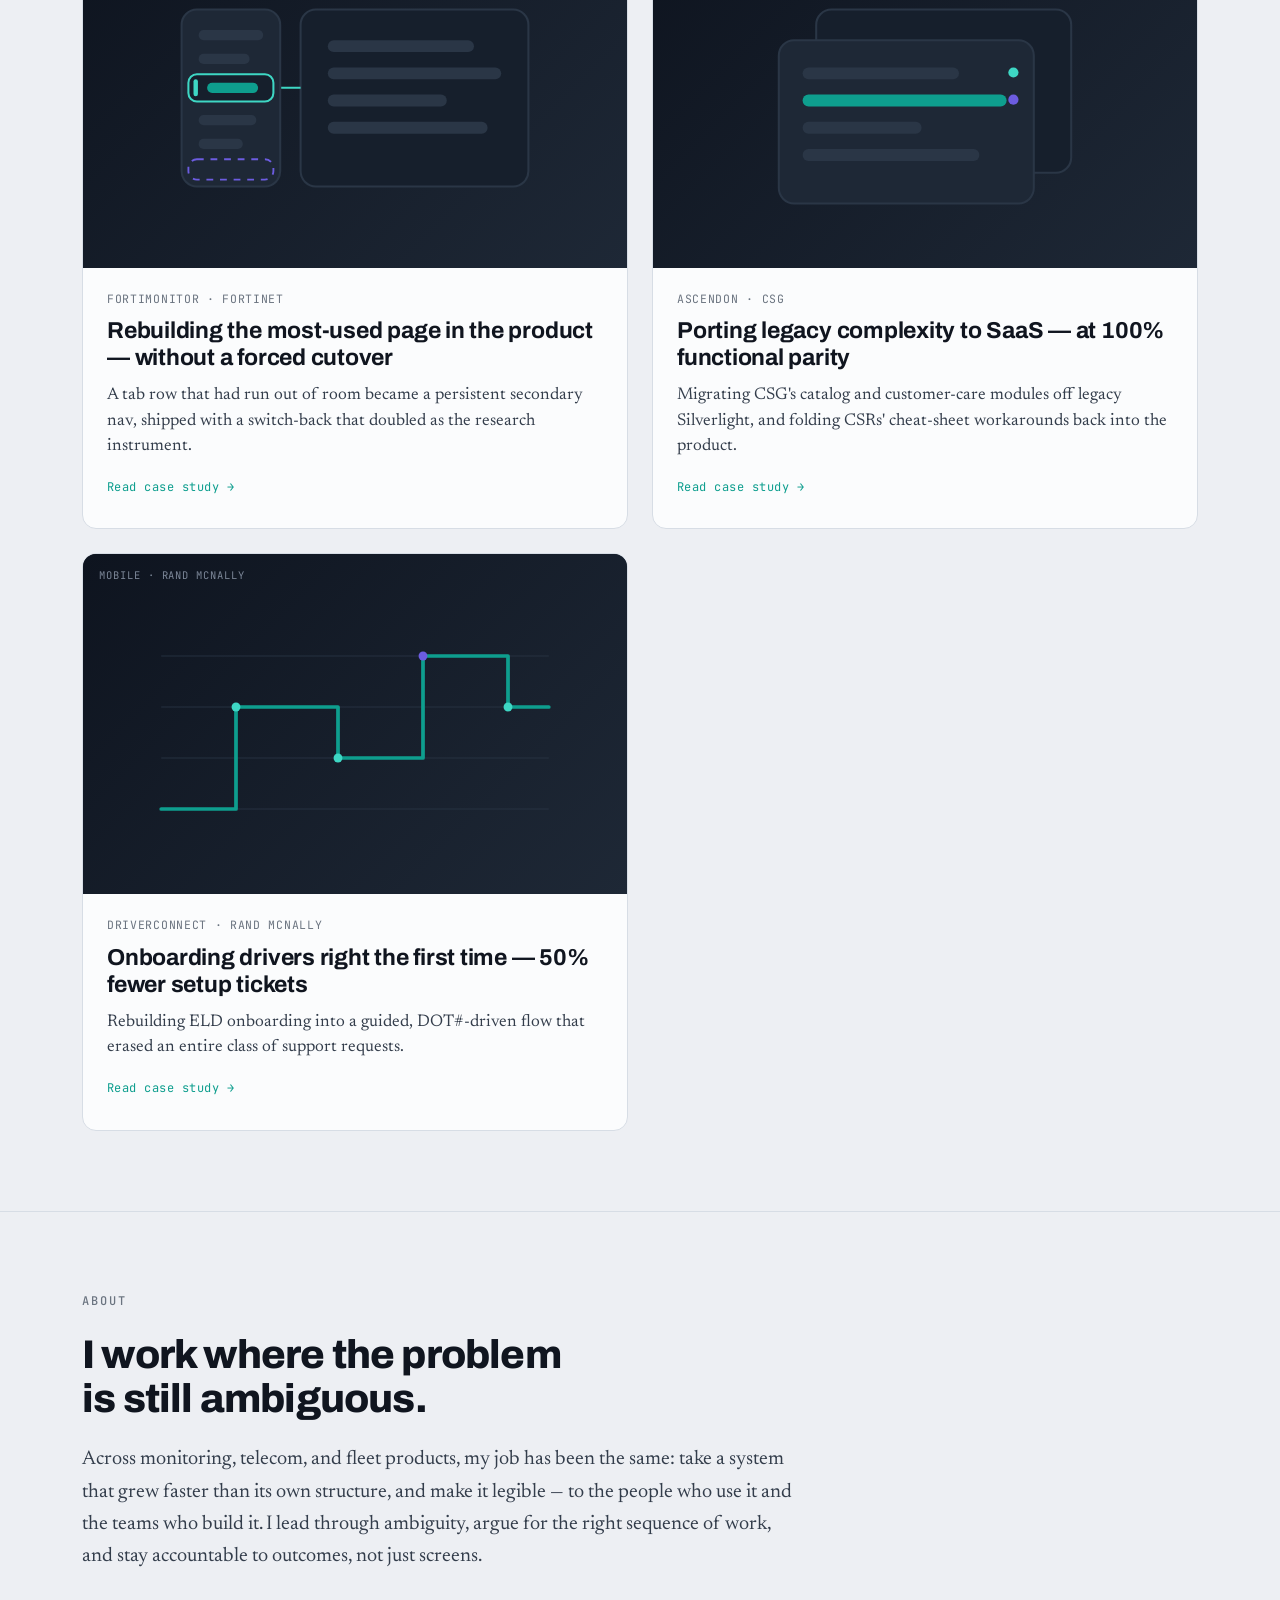
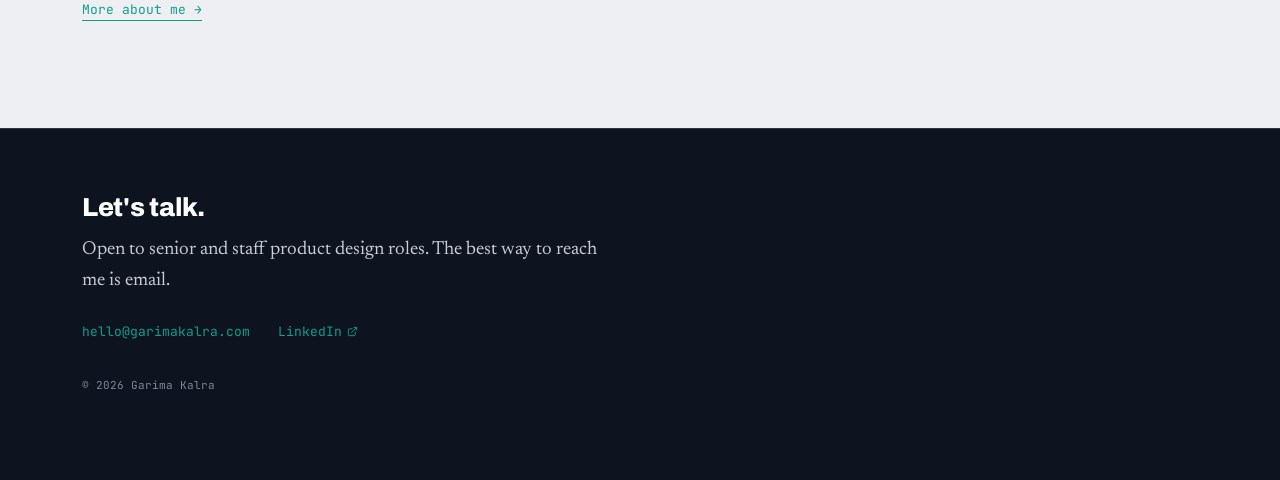
==== commit 60ef369c: "Add files via upload" ====
--- a/index.html
+++ b/index.html
@@ -46,7 +46,7 @@
   <div class="wrap reveal">
     <div class="work-head">
       <h2 class="sec" style="margin:0;">Selected work</h2>
-      <span class="mono" style="font-size:12px;letter-spacing:.08em;color:var(--muted);text-transform:uppercase;">04 case studies</span>
+      <span class="mono" style="font-size:12px;letter-spacing:.08em;color:var(--muted);text-transform:uppercase;">05 case studies</span>
     </div>
 
     <div class="work-grid">
@@ -104,6 +104,36 @@
       </a>
 
       <!-- CARD 3 -->
+      <a class="card" href="fortimonitor-instance-page.html">
+        <div class="thumb">
+          <span class="tilelabel">Migration · FortiMonitor</span>
+          <svg class="tileviz" viewBox="0 0 320 200" preserveAspectRatio="xMidYMid slice" aria-hidden="true">
+            <rect x="128" y="48" width="134" height="104" rx="9" fill="#161F2C" stroke="#2A3646" stroke-width="1.2"/>
+            <rect x="144" y="66" width="86" height="7" rx="3.5" fill="#2A3646"/>
+            <rect x="144" y="82" width="102" height="7" rx="3.5" fill="#2A3646"/>
+            <rect x="144" y="98" width="70" height="7" rx="3.5" fill="#2A3646"/>
+            <rect x="144" y="114" width="94" height="7" rx="3.5" fill="#2A3646"/>
+            <line x1="116" y1="94" x2="128" y2="94" stroke="#3ED7C4" stroke-width="1.2"/>
+            <rect x="58" y="48" width="58" height="104" rx="9" fill="#1E2836" stroke="#2A3646" stroke-width="1.2"/>
+            <rect x="68" y="60" width="38" height="6" rx="3" fill="#2A3646"/>
+            <rect x="68" y="74" width="30" height="6" rx="3" fill="#2A3646"/>
+            <rect x="62" y="86" width="50" height="16" rx="5" fill="#161F2C" stroke="#3ED7C4" stroke-width="1.2"/>
+            <rect x="65" y="89" width="2.6" height="10" rx="1.3" fill="#3ED7C4"/>
+            <rect x="73" y="91" width="30" height="6" rx="3" fill="#0E9E8E"/>
+            <rect x="68" y="110" width="34" height="6" rx="3" fill="#2A3646"/>
+            <rect x="68" y="124" width="26" height="6" rx="3" fill="#2A3646"/>
+            <rect x="62" y="136" width="50" height="12" rx="5" fill="none" stroke="#6C5CE0" stroke-width="1.1" stroke-dasharray="4 4"/>
+          </svg>
+        </div>
+        <div class="body">
+          <div class="co">FortiMonitor · Fortinet</div>
+          <h3>Rebuilding the most-used page in the product — without a forced cutover</h3>
+          <p>A tab row that had run out of room became a persistent secondary nav, shipped with a switch-back that doubled as the research instrument.</p>
+          <span class="go">Read case study →</span>
+        </div>
+      </a>
+
+      <!-- CARD 4 -->
       <a class="card" href="ascendon.html">
         <div class="thumb">
           <span class="tilelabel">Enterprise · CSG</span>
@@ -126,7 +156,7 @@
         </div>
       </a>
 
-      <!-- CARD 4 -->
+      <!-- CARD 5 -->
       <a class="card" href="driverconnect.html">
         <div class="thumb">
           <span class="tilelabel">Mobile · Rand McNally</span>
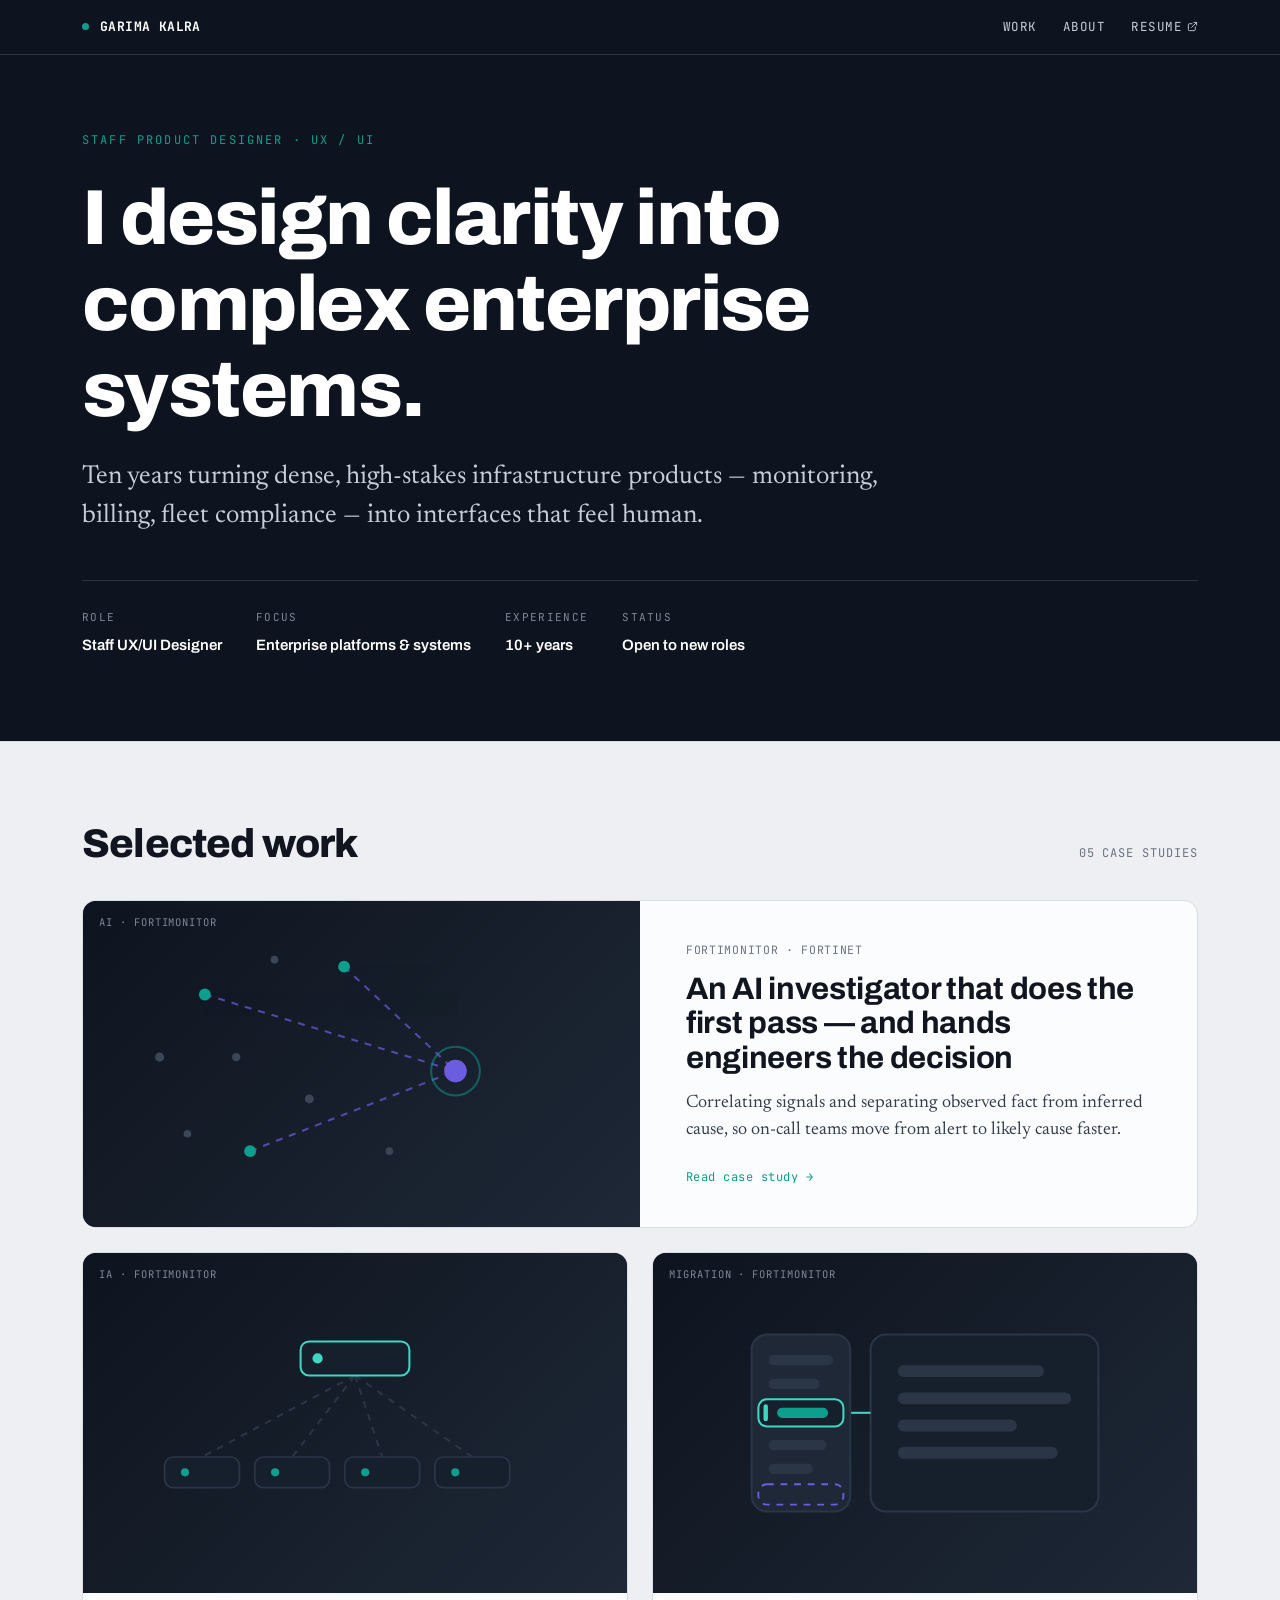
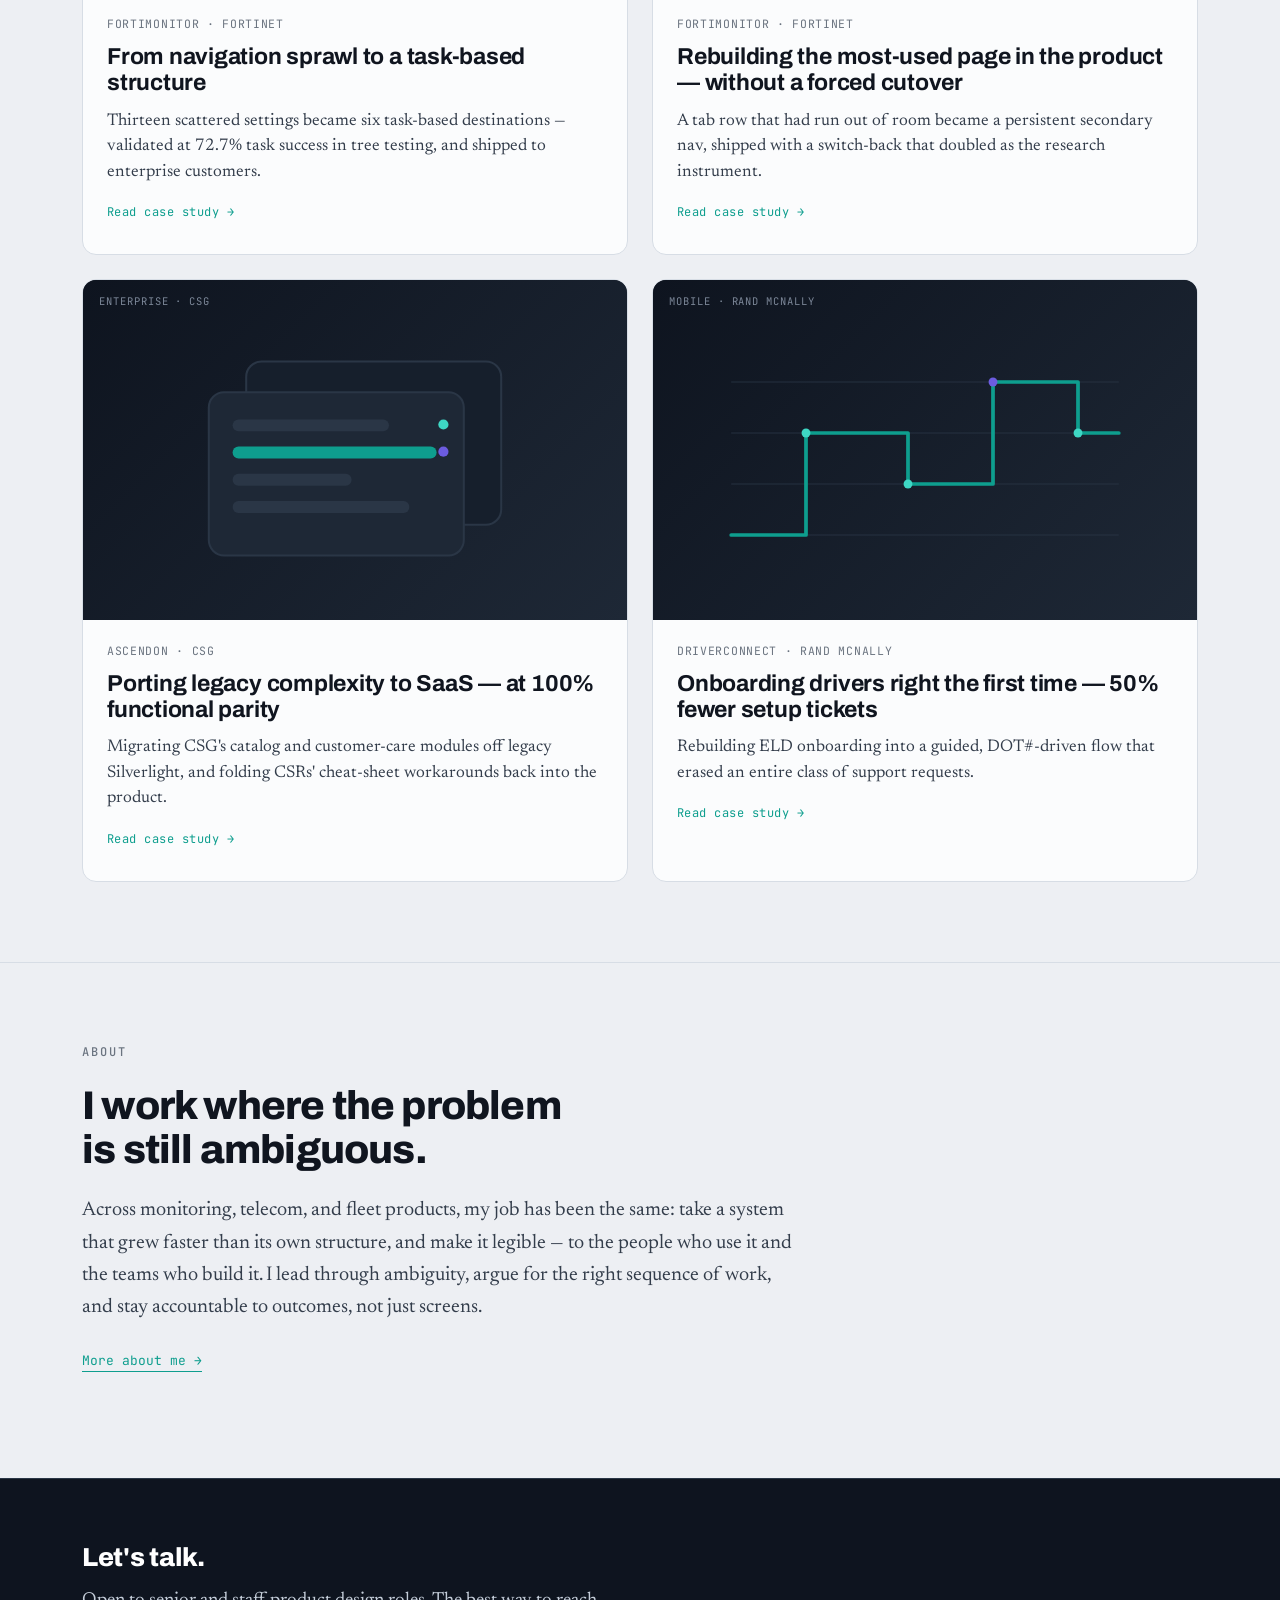
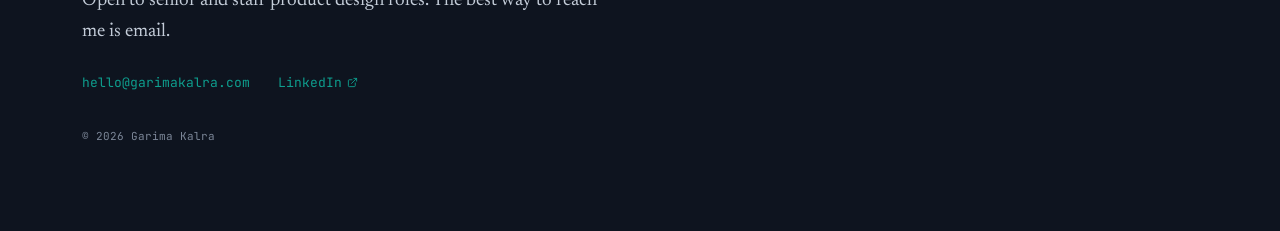
==== commit 8abf621f: "Add files via upload" ====
--- a/index.html
+++ b/index.html
@@ -52,7 +52,7 @@
     <div class="work-grid">
 
       <!-- CARD 1 -->
-      <a class="card" href="fortimonitor-ai-incident.html">
+      <a class="card featured" href="fortimonitor-ai-incident.html">
         <div class="thumb">
           <span class="tilelabel">AI · FortiMonitor</span>
           <svg class="tileviz" viewBox="0 0 320 200" preserveAspectRatio="xMidYMid slice" aria-hidden="true">
--- a/styles.css
+++ b/styles.css
@@ -164,3 +164,17 @@
 
 /* new-tab icon for external links (résumé, linkedin) */
 .ext{width:11px;height:11px;display:inline-block;vertical-align:-1px;margin-left:5px;}
+
+/* featured hero case-study card — full-width row, motif left / text right */
+.card.featured{grid-column:1 / -1;display:grid;grid-template-columns:1fr 1fr;align-items:stretch;}
+.card.featured .thumb{aspect-ratio:auto;height:100%;min-height:322px;}
+.card.featured .body{padding:40px 46px;display:flex;flex-direction:column;justify-content:center;}
+.card.featured .co{margin-bottom:12px;}
+.card.featured h3{font-size:clamp(26px,2.5vw,31px);line-height:1.12;}
+.card.featured p{font-size:18px;margin-top:14px;max-width:52ch;}
+.card.featured .go{margin-top:24px;}
+@media(max-width:760px){
+  .card.featured{grid-template-columns:1fr;}
+  .card.featured .thumb{min-height:190px;}
+  .card.featured .body{padding:24px 24px 28px;justify-content:flex-start;}
+}
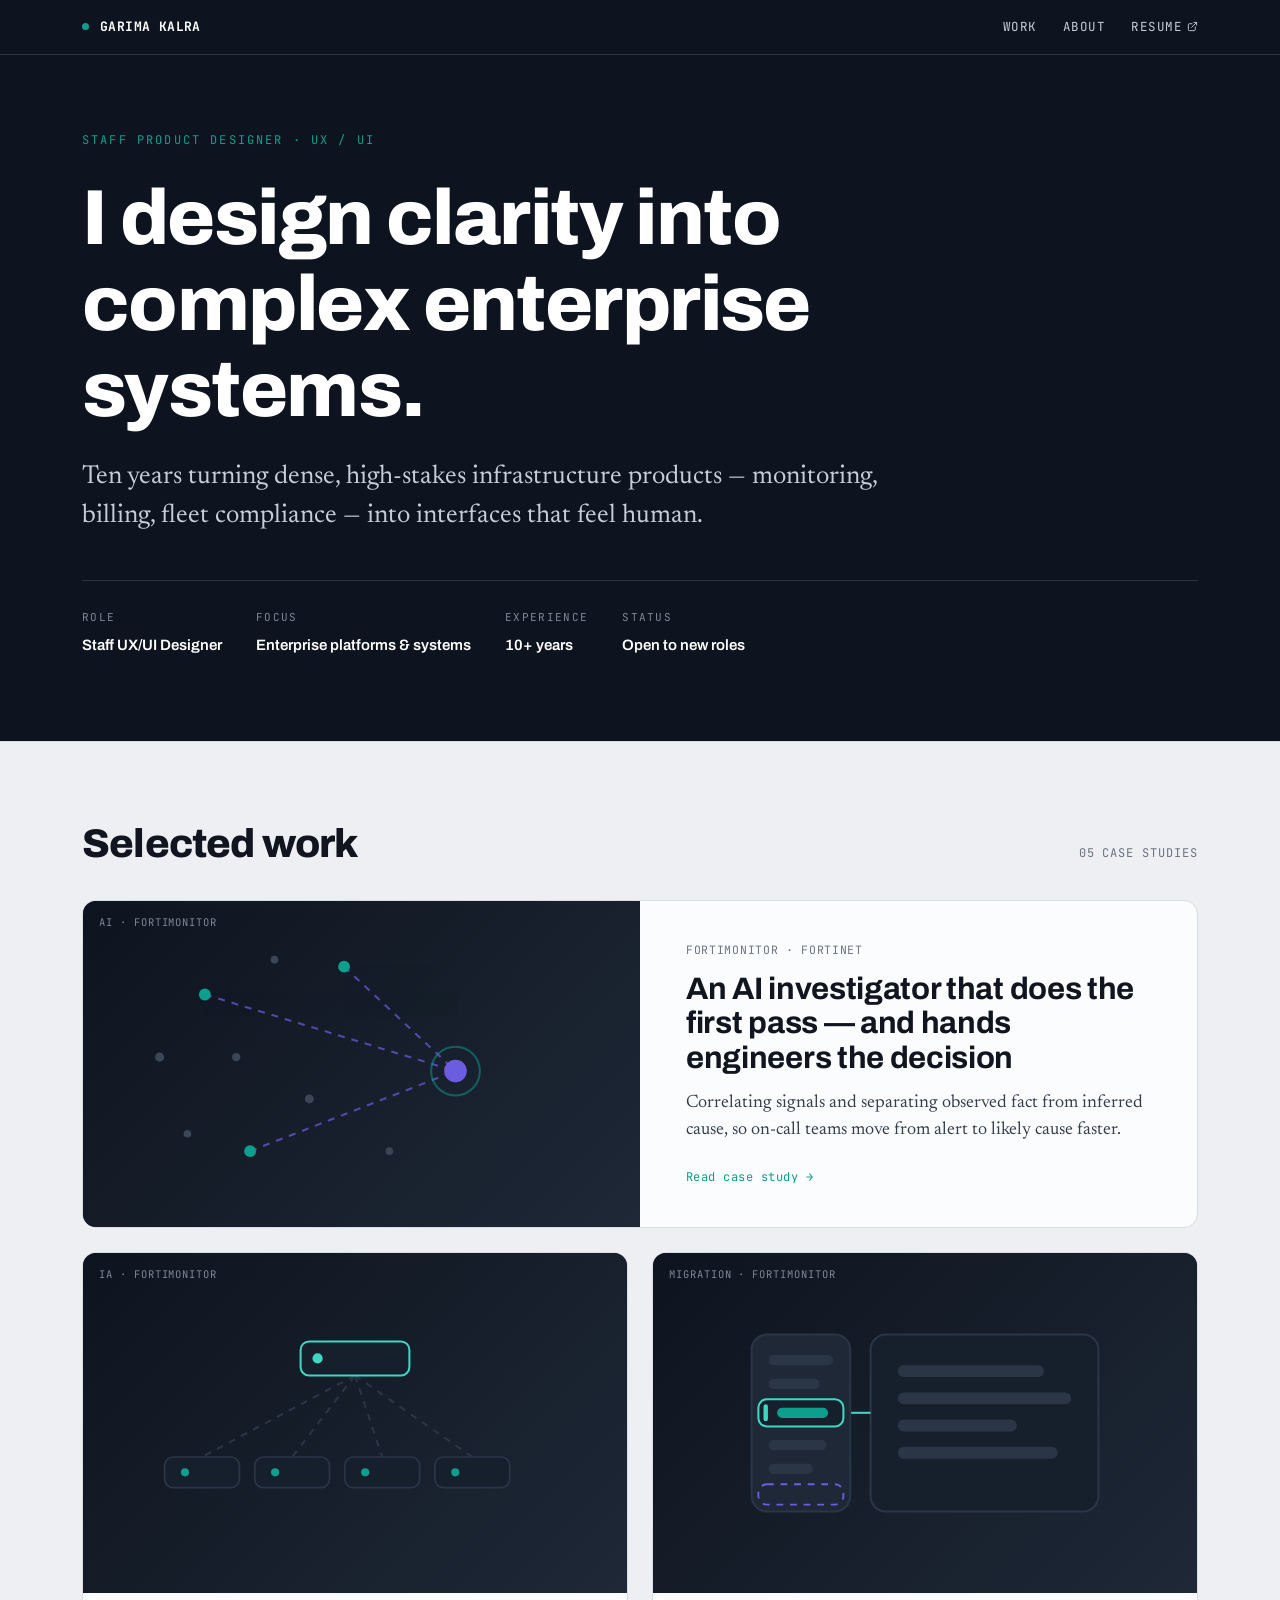
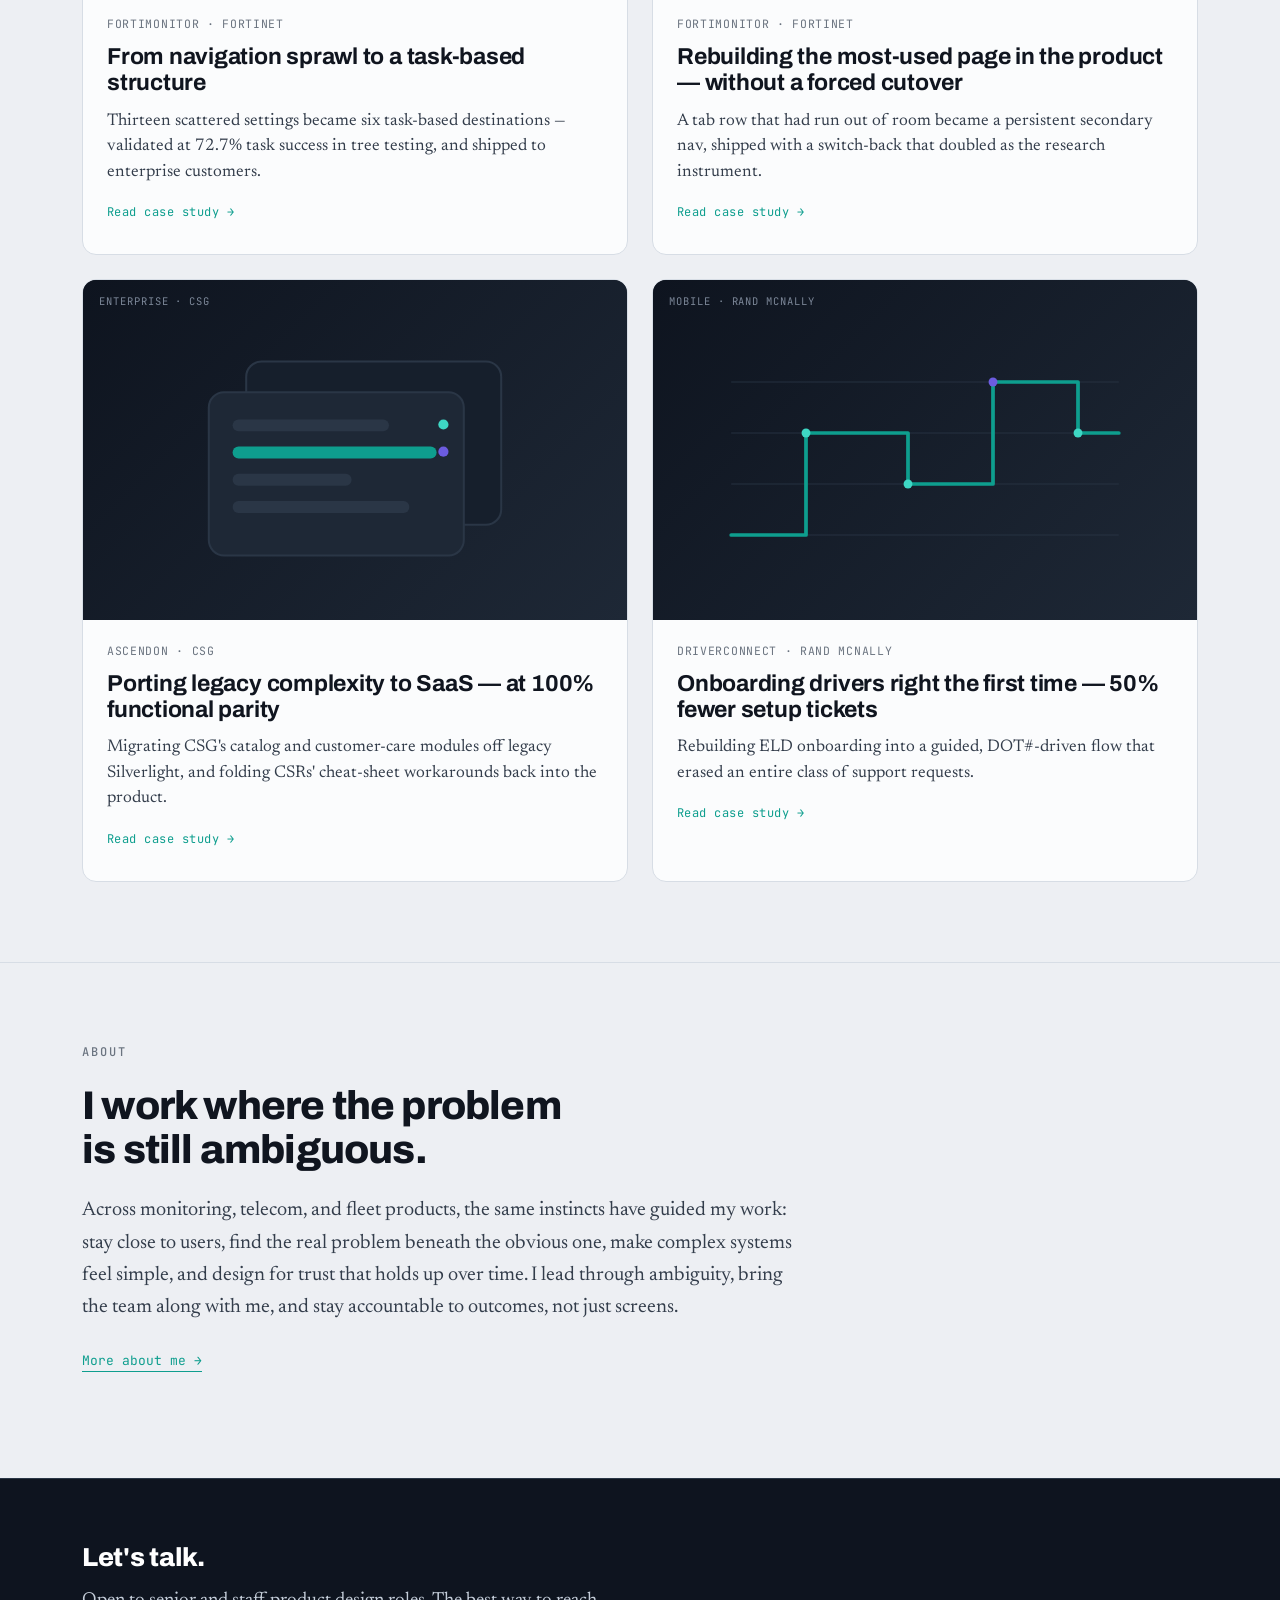
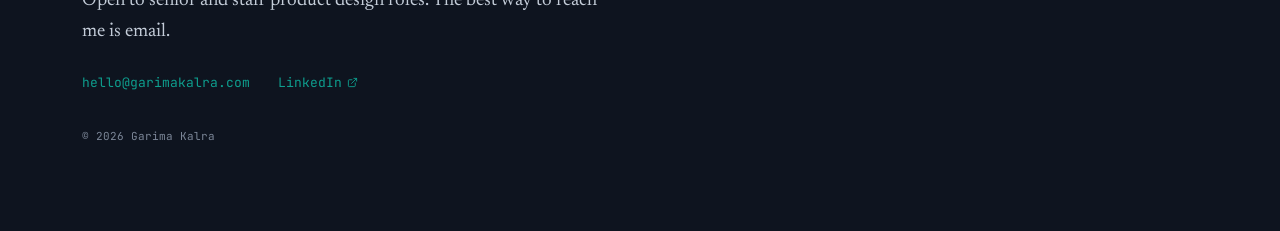
==== commit f440a630: "Update index.html" ====
--- a/index.html
+++ b/index.html
@@ -190,7 +190,7 @@
     <div class="read">
     <div class="eyebrow-s">About</div>
     <h2 class="sec">I work where the problem is still ambiguous.</h2>
-    <p style="font-size:20px;color:var(--ink-2);">Across monitoring, telecom, and fleet products, my job has been the same: take a system that grew faster than its own structure, and make it legible — to the people who use it and the teams who build it. I lead through ambiguity, argue for the right sequence of work, and stay accountable to outcomes, not just screens.</p>
+    <p style="font-size:20px;color:var(--ink-2);">Across monitoring, telecom, and fleet products, the same instincts have guided my work: stay close to users, find the real problem beneath the obvious one, make complex systems feel simple, and design for trust that holds up over time. I lead through ambiguity, bring the team along with me, and stay accountable to outcomes, not just screens.</p>
     <p><a class="mono" style="font-size:13px;color:var(--observed);text-decoration:none;border-bottom:1px solid var(--observed);padding-bottom:2px;" href="about.html">More about me →</a></p>
     </div>
   </div>
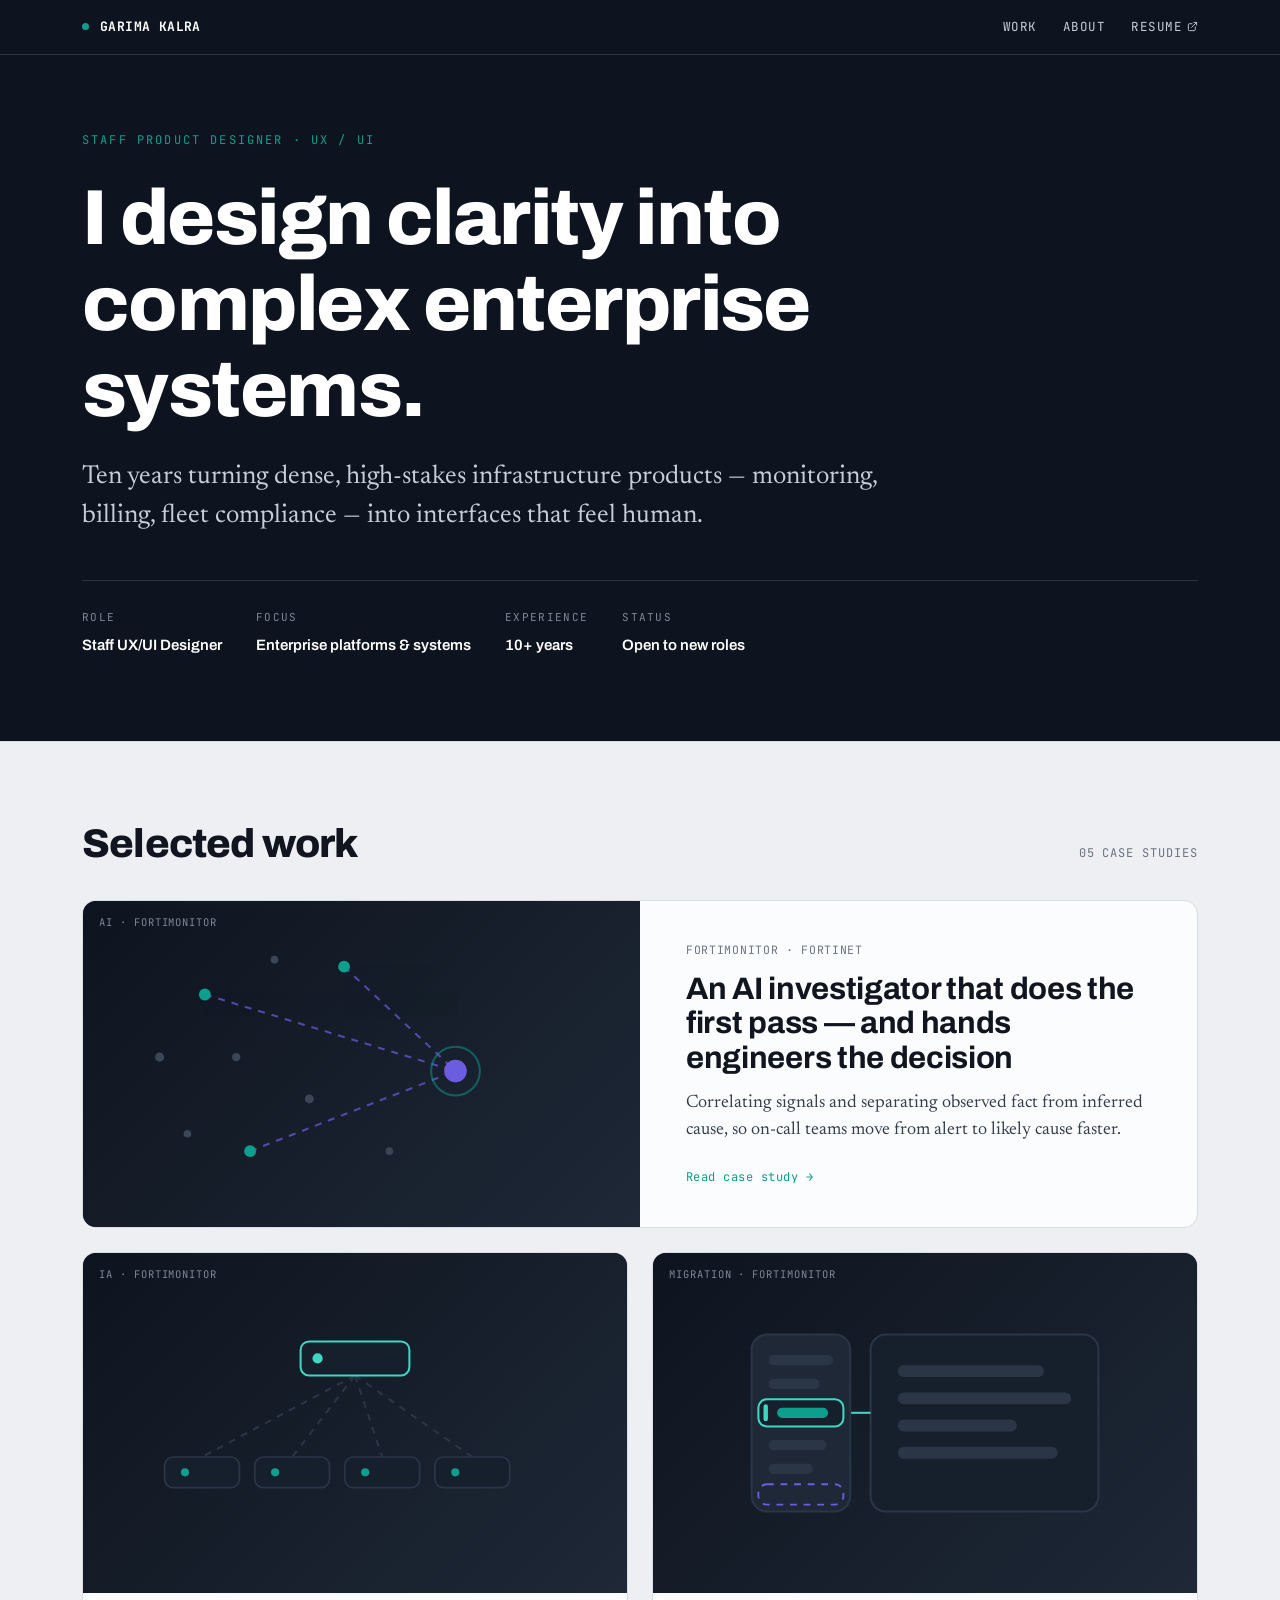
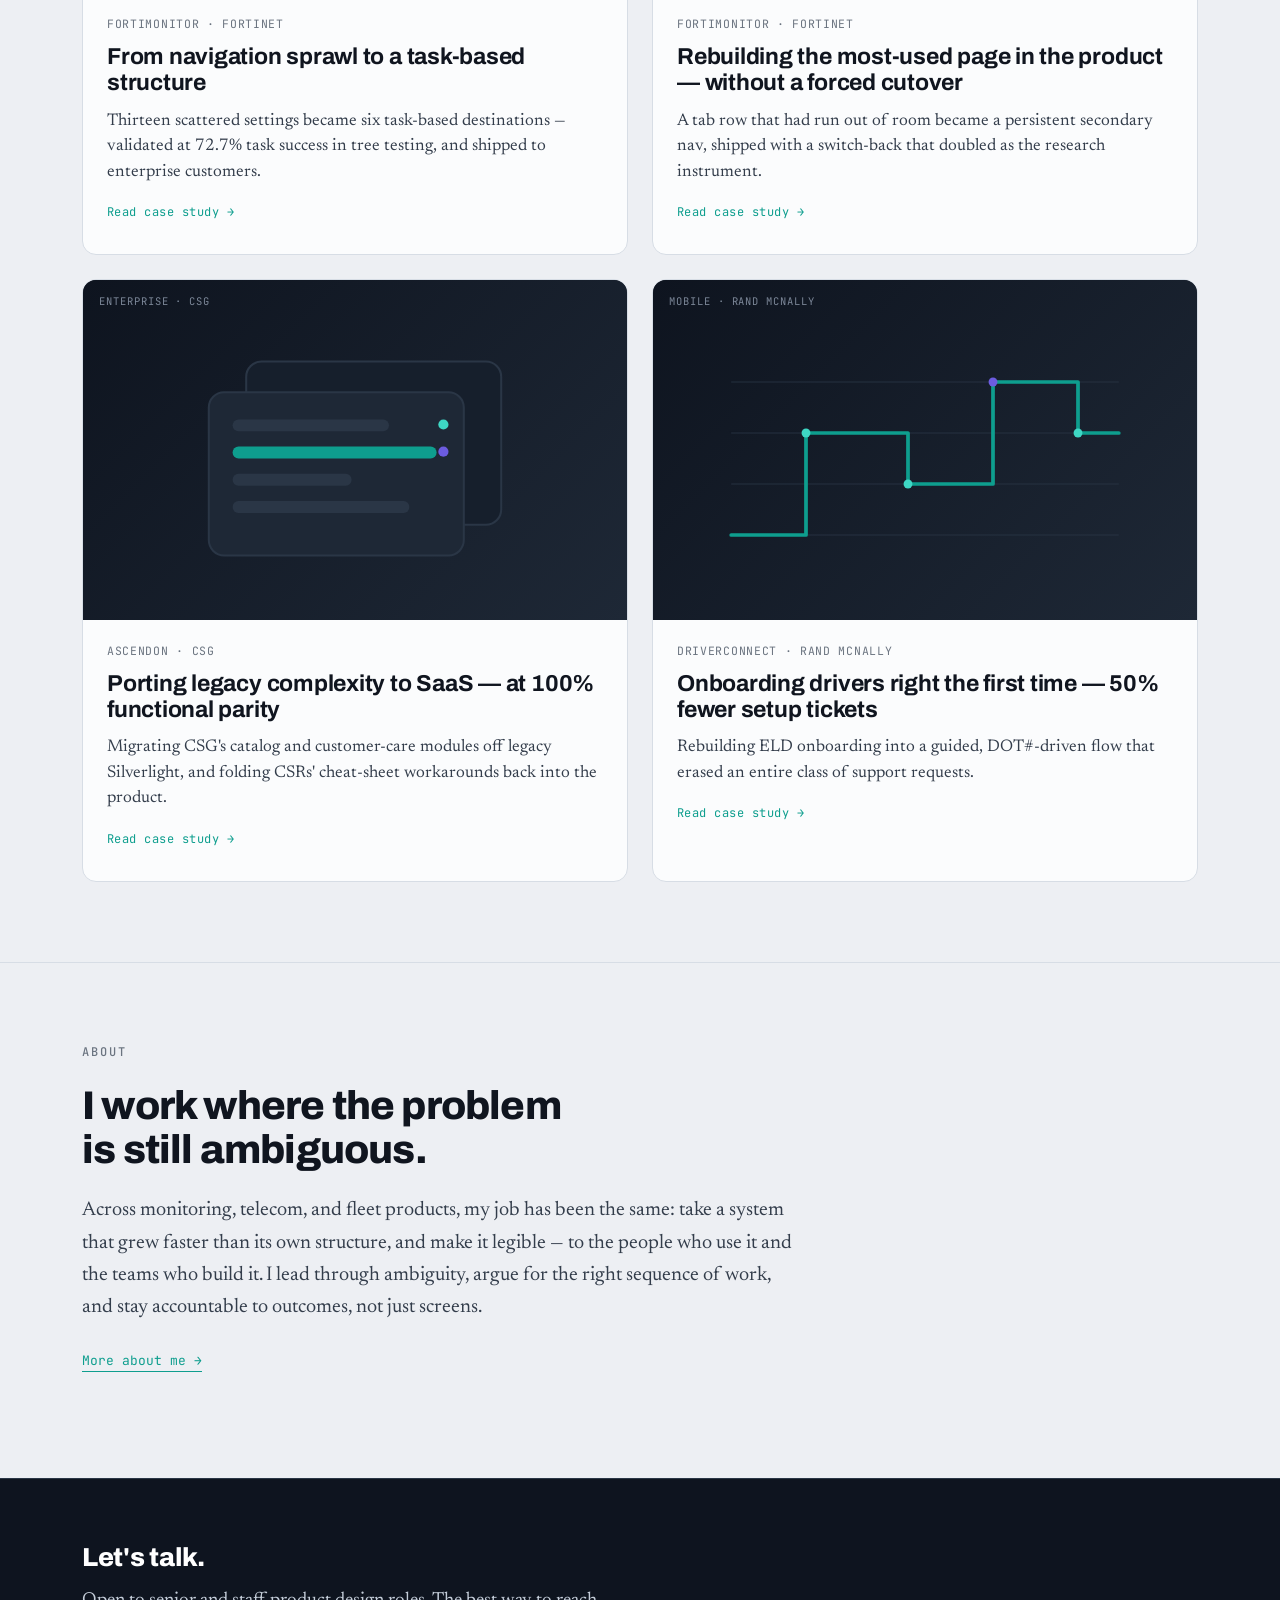
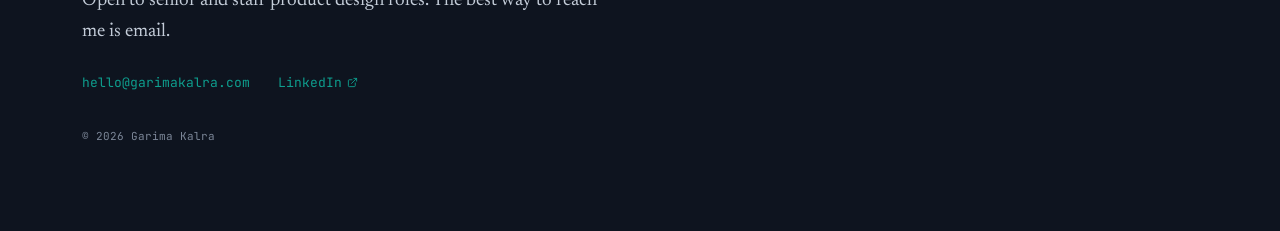
==== commit 9ea657ae: "Add files via upload" ====
--- a/index.html
+++ b/index.html
@@ -9,6 +9,10 @@
 <link rel="preconnect" href="https://fonts.gstatic.com" crossorigin>
 <link href="https://fonts.googleapis.com/css2?family=Archivo:wght@400;500;600;700;800;900&family=Newsreader:opsz,wght@6..72,400;6..72,500;6..72,600&family=JetBrains+Mono:wght@400;500;700&display=swap" rel="stylesheet">
 <link rel="stylesheet" href="styles.css">
+  <link rel="icon" href="favicon.ico" sizes="any">
+  <link rel="icon" type="image/png" sizes="32x32" href="favicon-32.png">
+  <link rel="icon" type="image/png" sizes="16x16" href="favicon-16.png">
+  <link rel="apple-touch-icon" href="apple-touch-icon.png">
 </head>
 <body>
 
@@ -190,7 +194,7 @@
     <div class="read">
     <div class="eyebrow-s">About</div>
     <h2 class="sec">I work where the problem is still ambiguous.</h2>
-    <p style="font-size:20px;color:var(--ink-2);">Across monitoring, telecom, and fleet products, the same instincts have guided my work: stay close to users, find the real problem beneath the obvious one, make complex systems feel simple, and design for trust that holds up over time. I lead through ambiguity, bring the team along with me, and stay accountable to outcomes, not just screens.</p>
+    <p style="font-size:20px;color:var(--ink-2);">Across monitoring, telecom, and fleet products, my job has been the same: take a system that grew faster than its own structure, and make it legible — to the people who use it and the teams who build it. I lead through ambiguity, argue for the right sequence of work, and stay accountable to outcomes, not just screens.</p>
     <p><a class="mono" style="font-size:13px;color:var(--observed);text-decoration:none;border-bottom:1px solid var(--observed);padding-bottom:2px;" href="about.html">More about me →</a></p>
     </div>
   </div>
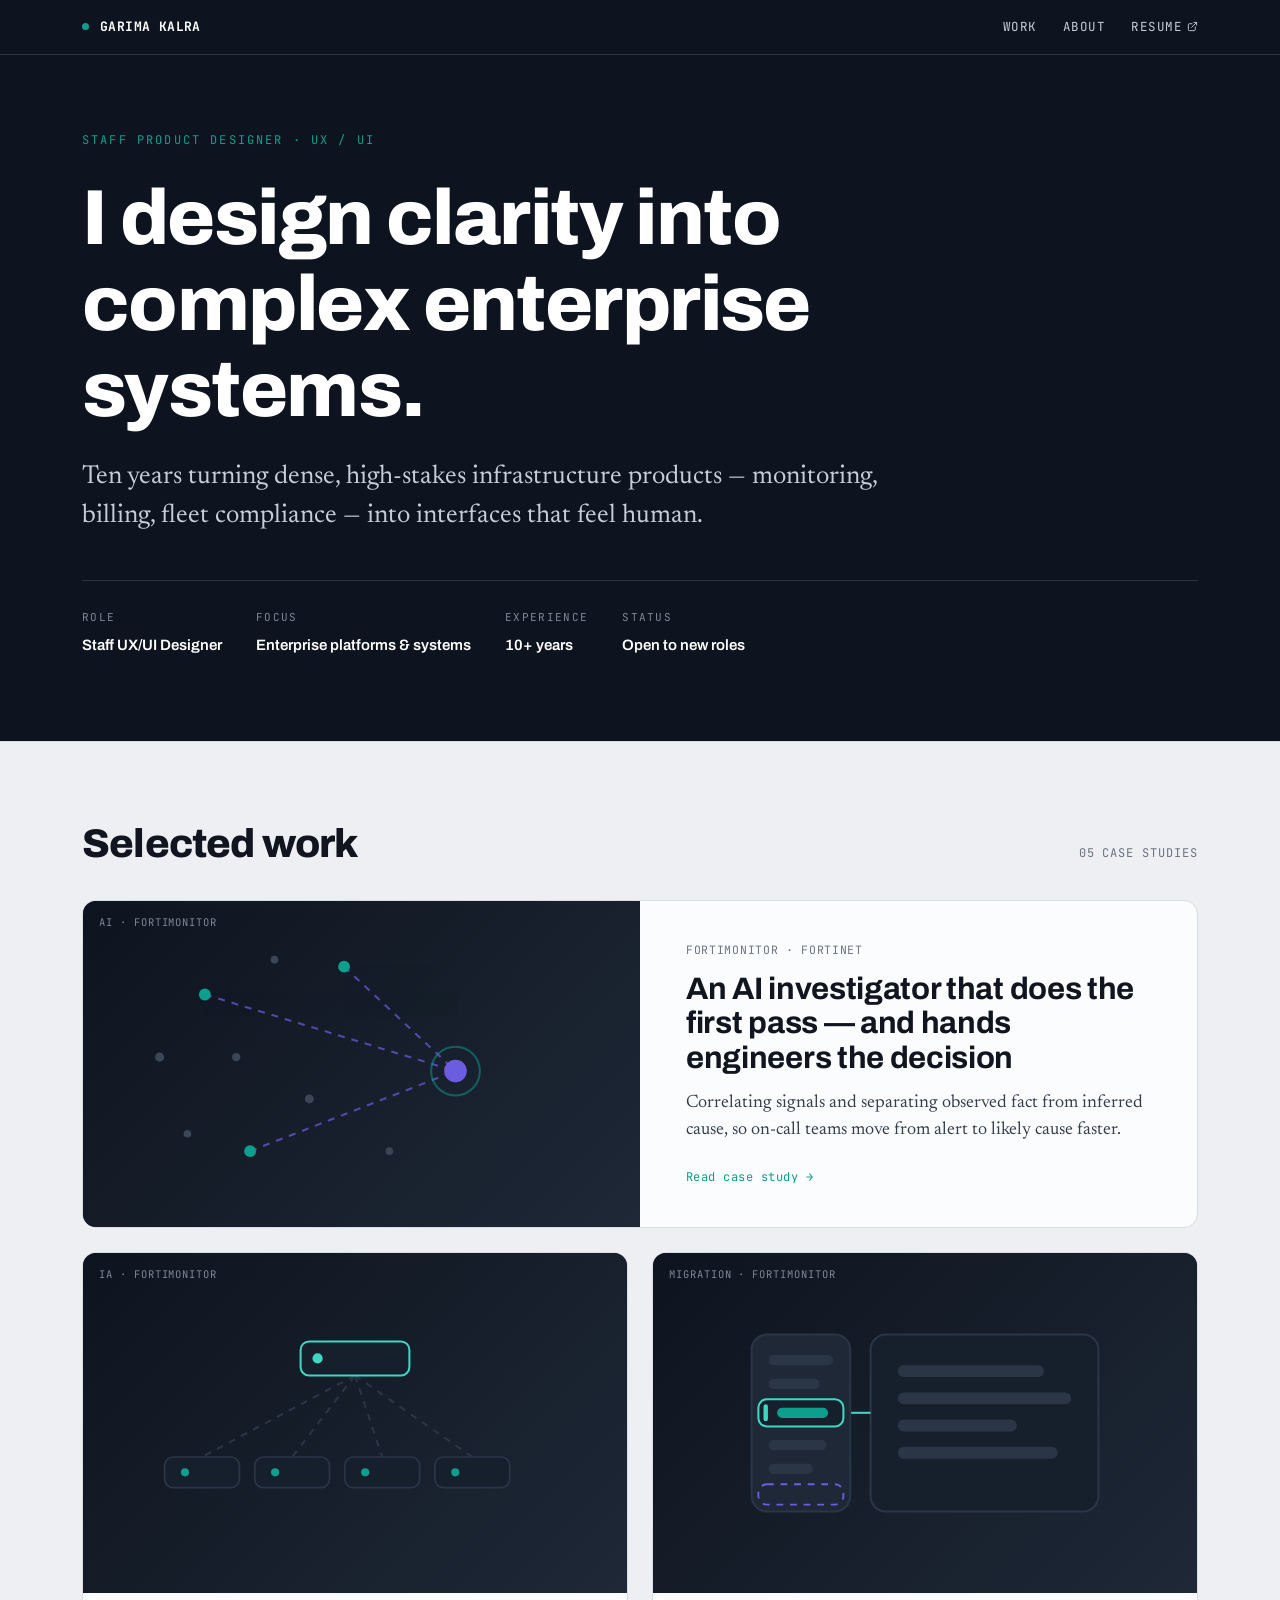
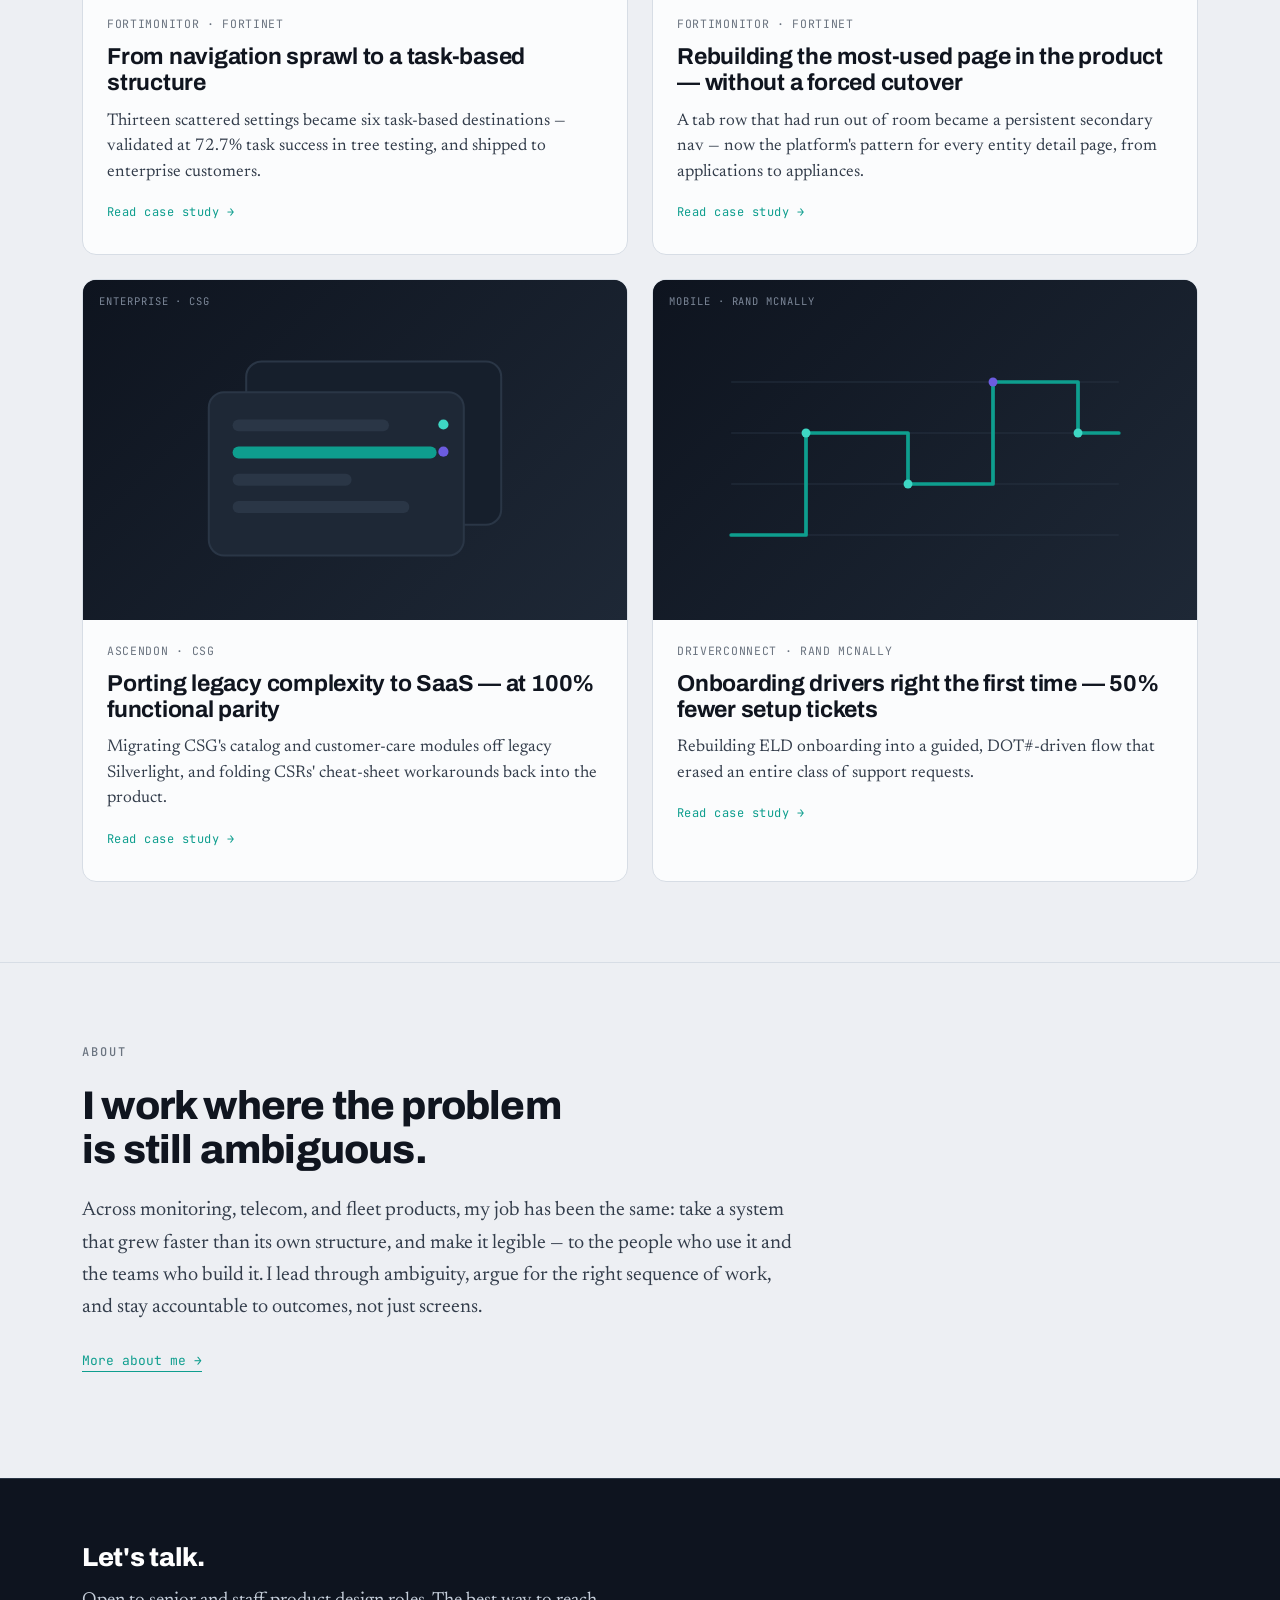
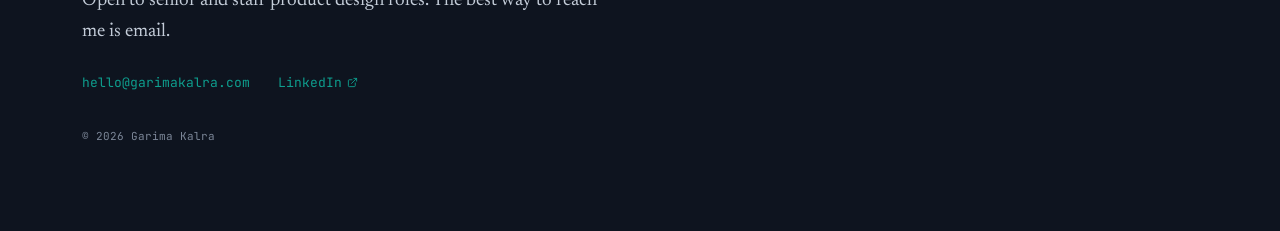
==== commit b92e10a6: "Update index.html" ====
--- a/index.html
+++ b/index.html
@@ -132,7 +132,7 @@
         <div class="body">
           <div class="co">FortiMonitor · Fortinet</div>
           <h3>Rebuilding the most-used page in the product — without a forced cutover</h3>
-          <p>A tab row that had run out of room became a persistent secondary nav, shipped with a switch-back that doubled as the research instrument.</p>
+          <p>A tab row that had run out of room became a persistent secondary nav — now the platform's pattern for every entity detail page, from applications to appliances.</p>
           <span class="go">Read case study →</span>
         </div>
       </a>
